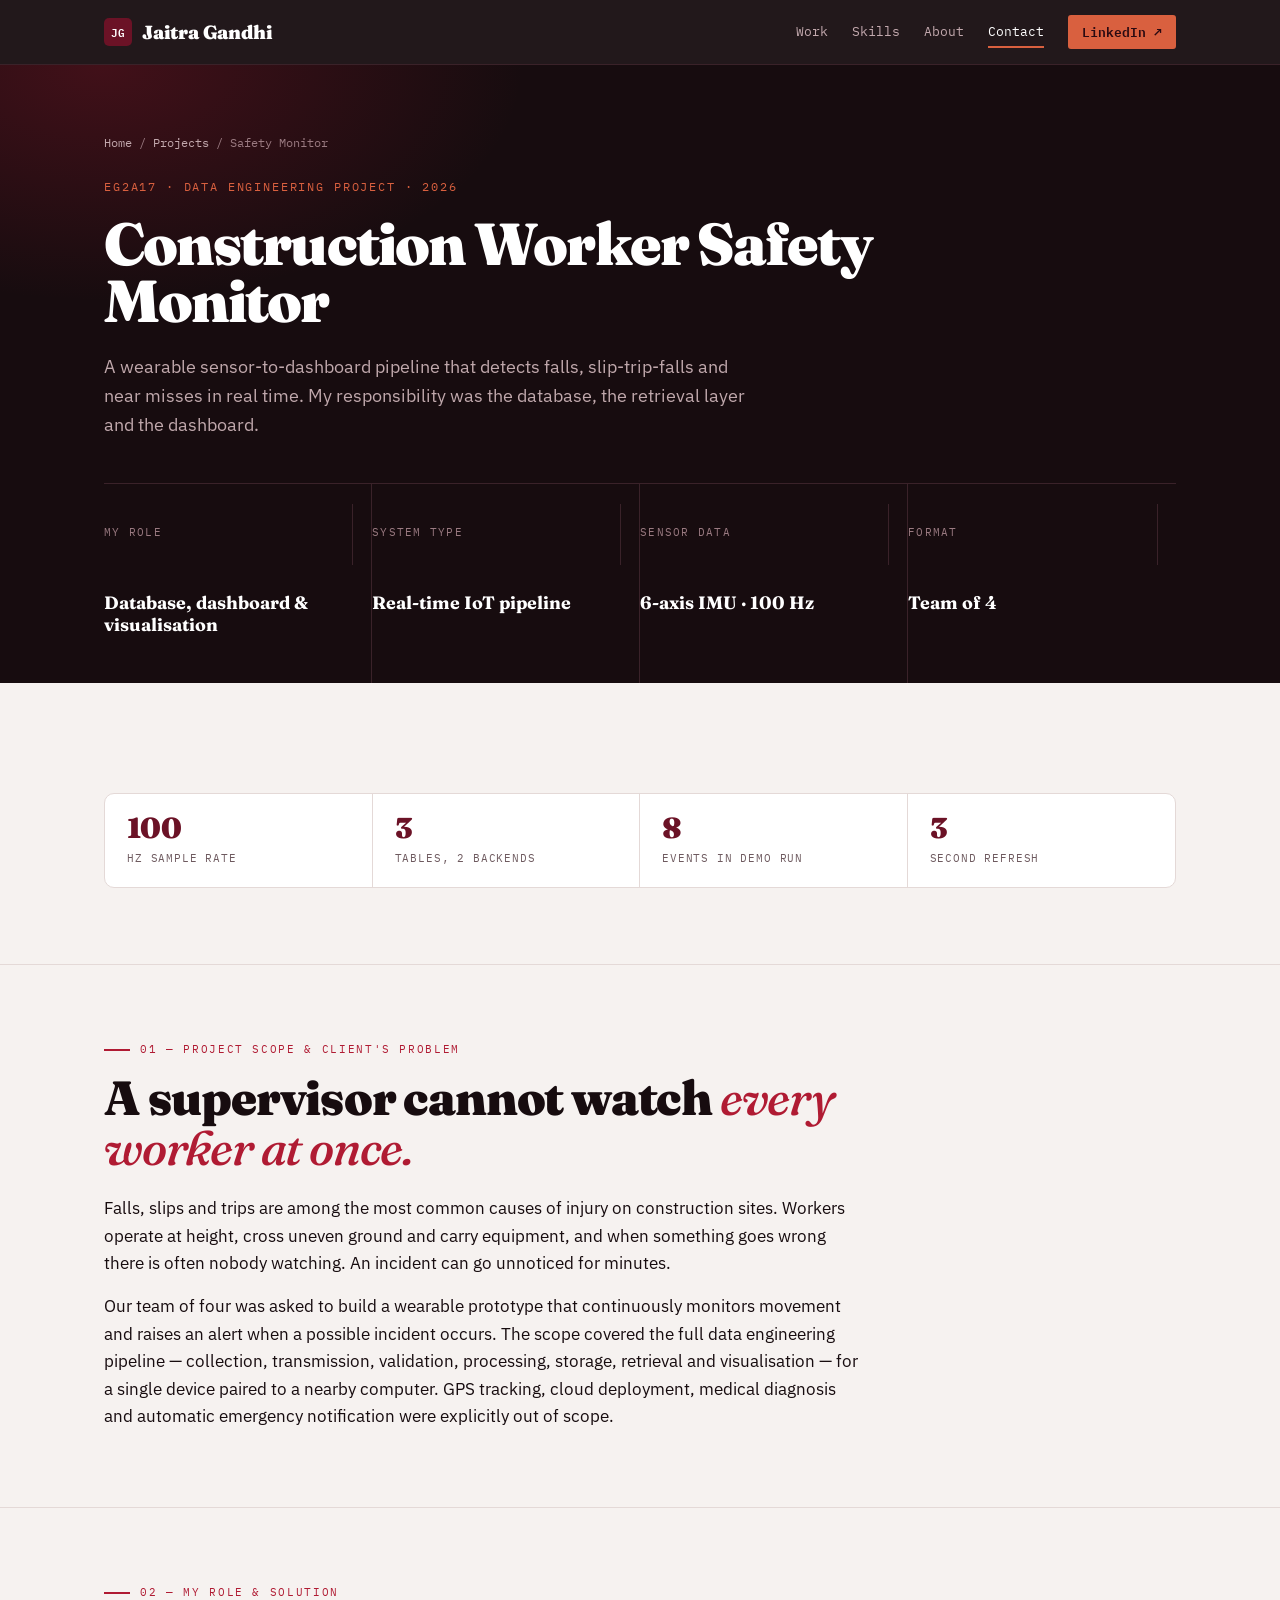
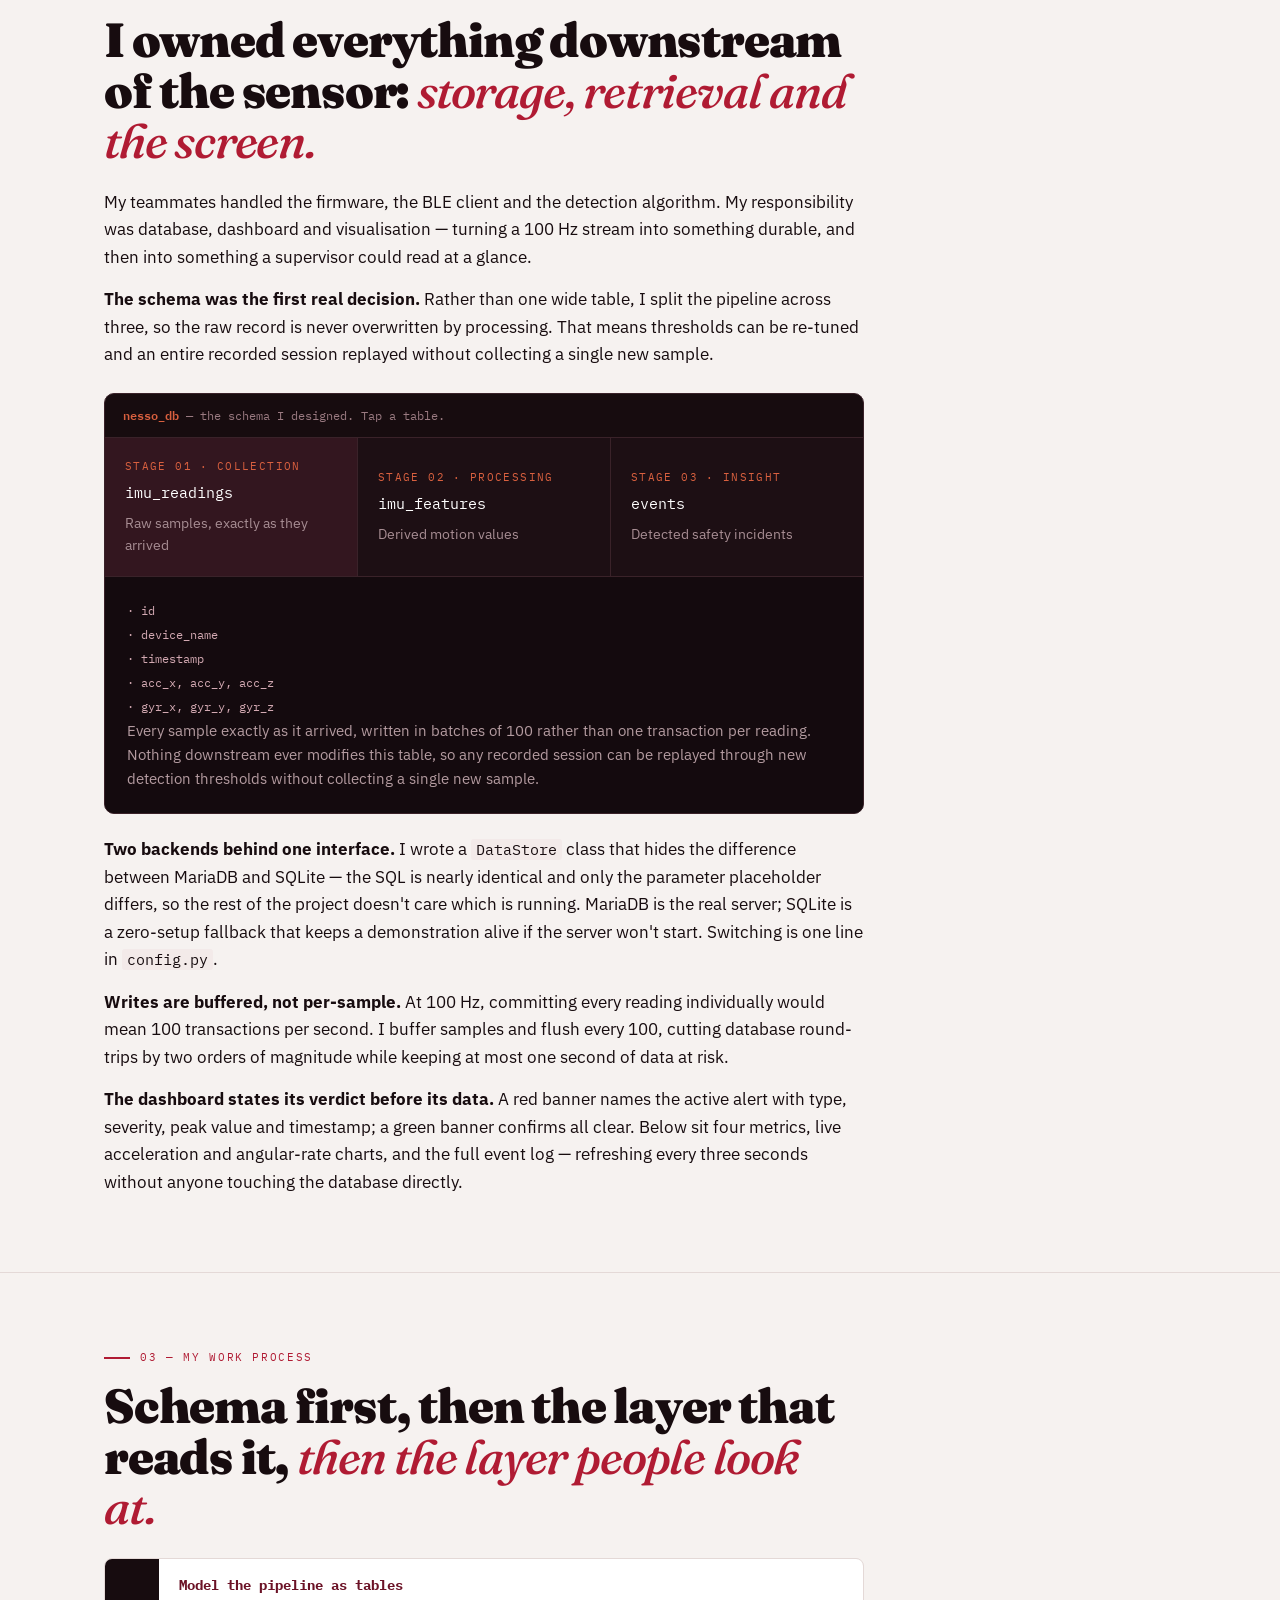
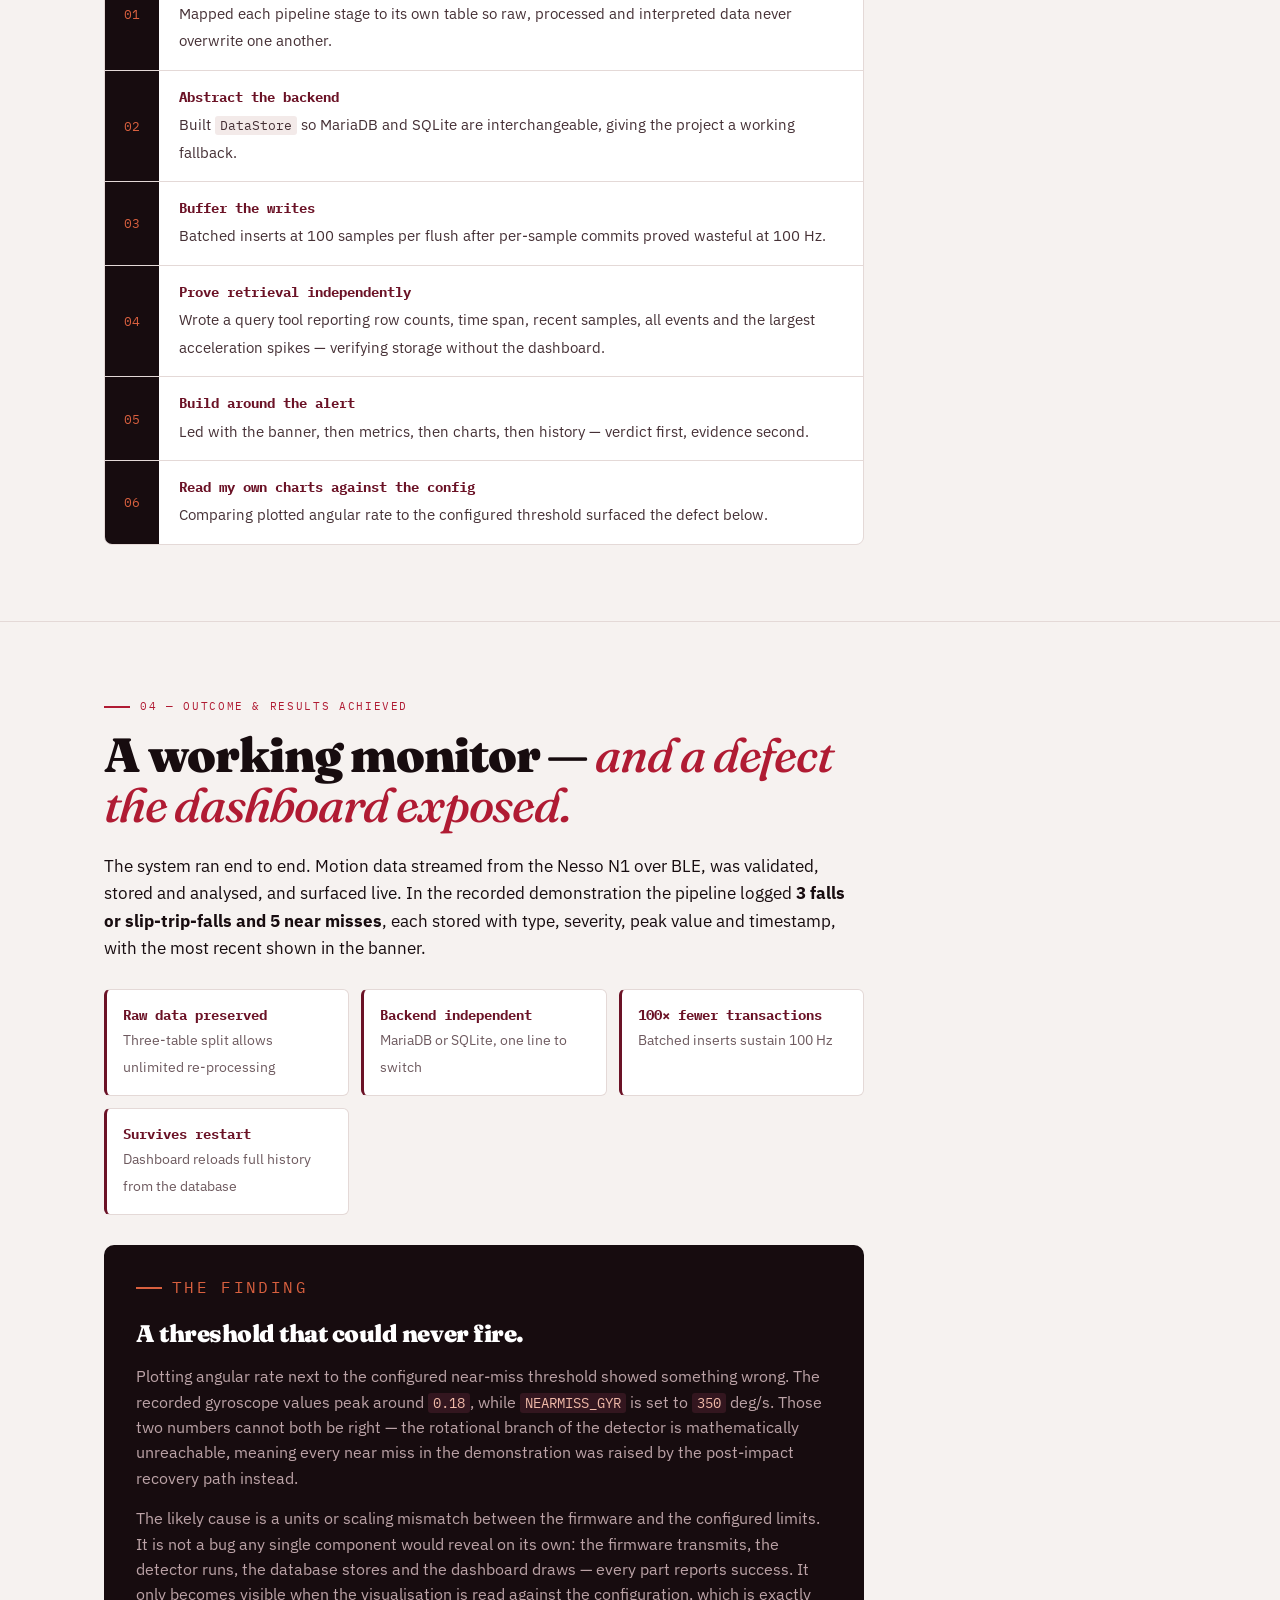
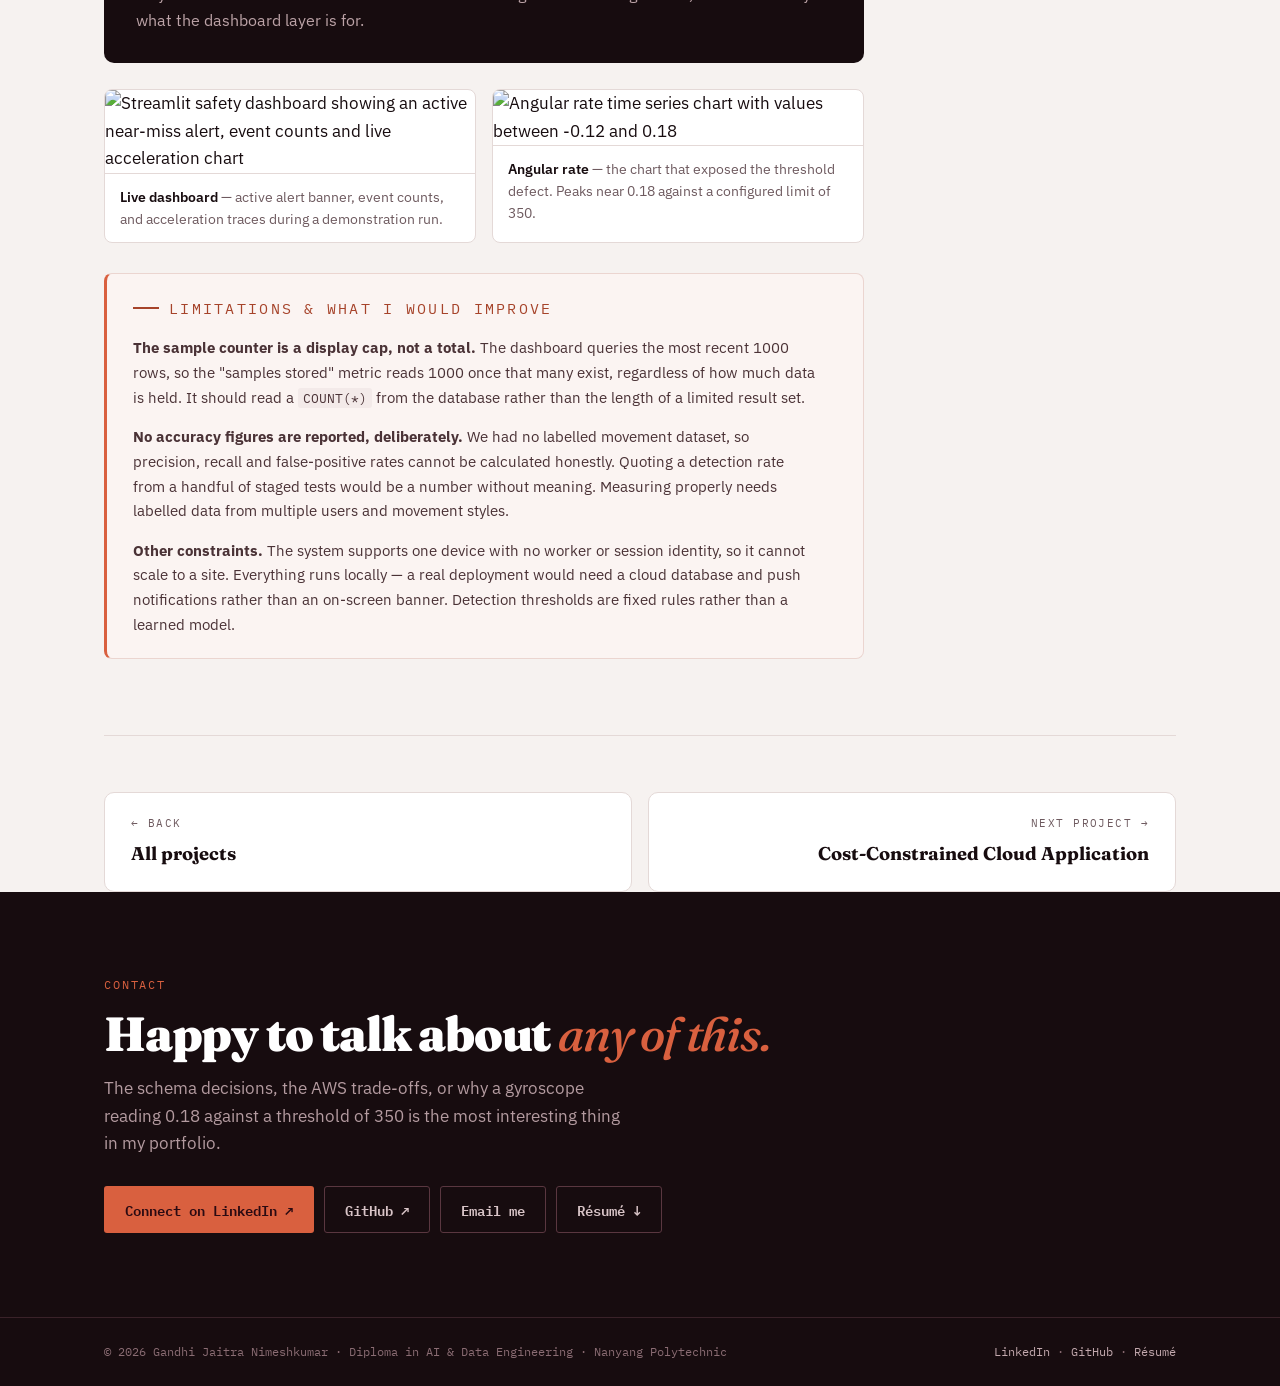
==== p1-safety-monitor.html @ 82442469 "Add files via upload" ====
<!DOCTYPE html>
<html lang="en">
<head>
<meta charset="utf-8">
<meta name="viewport" content="width=device-width, initial-scale=1">
<title>Construction Worker Safety Monitor — Jaitra Gandhi</title>
<meta name="description" content="EG2A17 wearable sensor-to-dashboard pipeline. Database, retrieval layer and dashboard.">
<meta name="author" content="Gandhi Jaitra Nimeshkumar">
<meta name="theme-color" content="#170C0F">
<link rel="preconnect" href="https://fonts.googleapis.com">
<link rel="preconnect" href="https://fonts.gstatic.com" crossorigin>
<link href="https://fonts.googleapis.com/css2?family=Fraunces:opsz,wght@9..144,500;9..144,700;9..144,900&family=IBM+Plex+Mono:wght@400;500;600&family=IBM+Plex+Sans:wght@400;500;600&display=swap" rel="stylesheet">
<link rel="stylesheet" href="style.css">
</head>
<body>
<nav>
  <div class="wrap">
    <a class="brand" href="index.html"><span class="mk">JG</span> Jaitra Gandhi</a>
    <button class="burger" id="burger" aria-label="Menu" aria-expanded="false">☰</button>
    <div class="menu" id="menu">
      <a class="nl" href="index.html#work">Work</a>
      <a class="nl" href="index.html#skills">Skills</a>
      <a class="nl" href="index.html#about">About</a>
      <a class="nl" href="index.html#contact">Contact</a>
      <a class="navcta" href="https://www.linkedin.com/in/jaitra-gandhi-11a529430/" target="_blank" rel="noopener">LinkedIn ↗</a>
    </div>
  </div>
</nav><header class="phero">
  <div class="wrap">
    <p class="crumb"><a href="index.html">Home</a> / <a href="index.html#work">Projects</a> / Safety Monitor</p>
    <p class="eyebrow">EG2A17 · Data Engineering Project · 2026</p>
    <h1>Construction Worker Safety Monitor</h1>
    <p class="lede">A wearable sensor-to-dashboard pipeline that detects falls, slip-trip-falls and near misses in real time. My responsibility was the database, the retrieval layer and the dashboard.</p>
    <div class="meta"><div><div class="k">My role</div><div class="v">Database, dashboard &amp; visualisation</div></div><div><div class="k">System type</div><div class="v">Real-time IoT pipeline</div></div><div><div class="k">Sensor data</div><div class="v">6-axis IMU · 100 Hz</div></div><div><div class="k">Format</div><div class="v">Team of 4</div></div></div>
  </div>
</header>
<section class="rub" style="border-top:0">
  <div class="wrap">
    <div class="facts">
      <div class="fact"><div class="v" data-count="100">100</div><div class="l">Hz sample rate</div></div>
      <div class="fact"><div class="v" data-count="3">3</div><div class="l">Tables, 2 backends</div></div>
      <div class="fact"><div class="v" data-count="8">8</div><div class="l">Events in demo run</div></div>
      <div class="fact"><div class="v" data-count="3">3</div><div class="l">Second refresh</div></div>
    </div>
  </div>
</section>
<section class="rub">
  <div class="wrap">
    <p class="rub-tag">01 — Project scope &amp; client's problem</p>
    <h2>A supervisor cannot watch <i>every worker at once.</i></h2>
    <div class="cont">
<p>Falls, slips and trips are among the most common causes of injury on construction sites. Workers operate at height, cross uneven ground and carry equipment, and when something goes wrong there is often nobody watching. An incident can go unnoticed for minutes.</p>
<p>Our team of four was asked to build a wearable prototype that continuously monitors movement and raises an alert when a possible incident occurs. The scope covered the full data engineering pipeline — collection, transmission, validation, processing, storage, retrieval and visualisation — for a single device paired to a nearby computer. GPS tracking, cloud deployment, medical diagnosis and automatic emergency notification were explicitly out of scope.</p></div>
  </div>
</section><section class="rub">
  <div class="wrap">
    <p class="rub-tag">02 — My role &amp; solution</p>
    <h2>I owned everything downstream of the sensor: <i>storage, retrieval and the screen.</i></h2>
    <div class="cont">
<p>My teammates handled the firmware, the BLE client and the detection algorithm. My responsibility was database, dashboard and visualisation — turning a 100 Hz stream into something durable, and then into something a supervisor could read at a glance.</p>
<p><strong>The schema was the first real decision.</strong> Rather than one wide table, I split the pipeline across three, so the raw record is never overwritten by processing. That means thresholds can be re-tuned and an entire recorded session replayed without collecting a single new sample.</p>
<div class="sig">
  <div class="sig-top"><b>nesso_db</b> — the schema I designed. Tap a table.</div>
  <div class="sig-body" role="tablist">
    <button class="tbl" role="tab" aria-selected="true" data-i="0"><div class="k">STAGE 01 · COLLECTION</div><div class="t">imu_readings</div><div class="s">Raw samples, exactly as they arrived</div></button>
    <button class="tbl" role="tab" aria-selected="false" data-i="1"><div class="k">STAGE 02 · PROCESSING</div><div class="t">imu_features</div><div class="s">Derived motion values</div></button>
    <button class="tbl" role="tab" aria-selected="false" data-i="2"><div class="k">STAGE 03 · INSIGHT</div><div class="t">events</div><div class="s">Detected safety incidents</div></button>
  </div>
  <div class="sig-detail" id="sigd"></div>
</div>
<p style="margin-top:22px"><strong>Two backends behind one interface.</strong> I wrote a <code>DataStore</code> class that hides the difference between MariaDB and SQLite — the SQL is nearly identical and only the parameter placeholder differs, so the rest of the project doesn't care which is running. MariaDB is the real server; SQLite is a zero-setup fallback that keeps a demonstration alive if the server won't start. Switching is one line in <code>config.py</code>.</p>
<p><strong>Writes are buffered, not per-sample.</strong> At 100 Hz, committing every reading individually would mean 100 transactions per second. I buffer samples and flush every 100, cutting database round-trips by two orders of magnitude while keeping at most one second of data at risk.</p>
<p><strong>The dashboard states its verdict before its data.</strong> A red banner names the active alert with type, severity, peak value and timestamp; a green banner confirms all clear. Below sit four metrics, live acceleration and angular-rate charts, and the full event log — refreshing every three seconds without anyone touching the database directly.</p></div>
  </div>
</section><section class="rub">
  <div class="wrap">
    <p class="rub-tag">03 — My work process</p>
    <h2>Schema first, then the layer that reads it, <i>then the layer people look at.</i></h2>
    <div class="cont">
<div class="steps">
  <div class="step"><div class="sn">01</div><div class="sb"><strong>Model the pipeline as tables</strong><span>Mapped each pipeline stage to its own table so raw, processed and interpreted data never overwrite one another.</span></div></div>
  <div class="step"><div class="sn">02</div><div class="sb"><strong>Abstract the backend</strong><span>Built <code>DataStore</code> so MariaDB and SQLite are interchangeable, giving the project a working fallback.</span></div></div>
  <div class="step"><div class="sn">03</div><div class="sb"><strong>Buffer the writes</strong><span>Batched inserts at 100 samples per flush after per-sample commits proved wasteful at 100 Hz.</span></div></div>
  <div class="step"><div class="sn">04</div><div class="sb"><strong>Prove retrieval independently</strong><span>Wrote a query tool reporting row counts, time span, recent samples, all events and the largest acceleration spikes — verifying storage without the dashboard.</span></div></div>
  <div class="step"><div class="sn">05</div><div class="sb"><strong>Build around the alert</strong><span>Led with the banner, then metrics, then charts, then history — verdict first, evidence second.</span></div></div>
  <div class="step"><div class="sn">06</div><div class="sb"><strong>Read my own charts against the config</strong><span>Comparing plotted angular rate to the configured threshold surfaced the defect below.</span></div></div>
</div></div>
  </div>
</section><section class="rub">
  <div class="wrap">
    <p class="rub-tag">04 — Outcome &amp; results achieved</p>
    <h2>A working monitor — <i>and a defect the dashboard exposed.</i></h2>
    <div class="cont">
<p>The system ran end to end. Motion data streamed from the Nesso N1 over BLE, was validated, stored and analysed, and surfaced live. In the recorded demonstration the pipeline logged <strong>3 falls or slip-trip-falls and 5 near misses</strong>, each stored with type, severity, peak value and timestamp, with the most recent shown in the banner.</p>
<div class="wins">
  <div class="win"><strong>Raw data preserved</strong><span>Three-table split allows unlimited re-processing</span></div>
  <div class="win"><strong>Backend independent</strong><span>MariaDB or SQLite, one line to switch</span></div>
  <div class="win"><strong>100× fewer transactions</strong><span>Batched inserts sustain 100 Hz</span></div>
  <div class="win"><strong>Survives restart</strong><span>Dashboard reloads full history from the database</span></div>
</div>
<div class="finding">
  <p class="rub-tag">The finding</p>
  <h3>A threshold that could never fire.</h3>
  <p>Plotting angular rate next to the configured near-miss threshold showed something wrong. The recorded gyroscope values peak around <code>0.18</code>, while <code>NEARMISS_GYR</code> is set to <code>350</code> deg/s. Those two numbers cannot both be right — the rotational branch of the detector is mathematically unreachable, meaning every near miss in the demonstration was raised by the post-impact recovery path instead.</p>
  <p>The likely cause is a units or scaling mismatch between the firmware and the configured limits. It is not a bug any single component would reveal on its own: the firmware transmits, the detector runs, the database stores and the dashboard draws — every part reports success. It only becomes visible when the visualisation is read against the configuration, which is exactly what the dashboard layer is for.</p>
</div>
<div class="figs">
  <figure><img src="img/dep-dashboard.png" alt="Streamlit safety dashboard showing an active near-miss alert, event counts and live acceleration chart">
    <figcaption><b>Live dashboard</b> — active alert banner, event counts, and acceleration traces during a demonstration run.</figcaption></figure>
  <figure><img src="img/dep-gyro.png" alt="Angular rate time series chart with values between -0.12 and 0.18">
    <figcaption><b>Angular rate</b> — the chart that exposed the threshold defect. Peaks near 0.18 against a configured limit of 350.</figcaption></figure>
</div>
<div class="limits">
  <p class="rub-tag">Limitations &amp; what I would improve</p>
  <p><strong>The sample counter is a display cap, not a total.</strong> The dashboard queries the most recent 1000 rows, so the "samples stored" metric reads 1000 once that many exist, regardless of how much data is held. It should read a <code>COUNT(*)</code> from the database rather than the length of a limited result set.</p>
  <p><strong>No accuracy figures are reported, deliberately.</strong> We had no labelled movement dataset, so precision, recall and false-positive rates cannot be calculated honestly. Quoting a detection rate from a handful of staged tests would be a number without meaning. Measuring properly needs labelled data from multiple users and movement styles.</p>
  <p><strong>Other constraints.</strong> The system supports one device with no worker or session identity, so it cannot scale to a site. Everything runs locally — a real deployment would need a cloud database and push notifications rather than an on-screen banner. Detection thresholds are fixed rules rather than a learned model.</p>
</div></div>
  </div>
</section><div class="wrap"><div class="pn"><a href="index.html#work"><div class="k">← Back</div><div class="t">All projects</div></a><a class="next" href="p2-cloud-application.html"><div class="k">Next project →</div><div class="t">Cost-Constrained Cloud Application</div></a></div></div><section class="contact" id="contact">
  <div class="wrap">
    <p class="eyebrow">Contact</p>
    <h2>Happy to talk about <i>any of this.</i></h2>
    <p style="max-width:52ch;margin-top:16px">The schema decisions, the AWS trade-offs, or why a gyroscope reading 0.18 against a threshold of 350 is the most interesting thing in my portfolio.</p>
    <div class="btns">
      <a class="btn solid" href="https://www.linkedin.com/in/jaitra-gandhi-11a529430/" target="_blank" rel="noopener">Connect on LinkedIn ↗</a>
      <a class="btn ghost" href="https://github.com/noobmaster69zz" target="_blank" rel="noopener">GitHub ↗</a>
      <a class="btn ghost" href="mailto:jaitra.gandhi@gmail.com">Email me</a>
      <a class="btn ghost" href="Gandhi_Jaitra_Nimeshkumar_Resume.pdf" target="_blank" rel="noopener">Résumé ↓</a>
    </div>
  </div>
</section><footer>
  <div class="wrap">
    <span>© 2026 Gandhi Jaitra Nimeshkumar · Diploma in AI &amp; Data Engineering · Nanyang Polytechnic</span>
    <span>
      <a href="https://www.linkedin.com/in/jaitra-gandhi-11a529430/" target="_blank" rel="noopener">LinkedIn</a> ·
      <a href="https://github.com/noobmaster69zz" target="_blank" rel="noopener">GitHub</a> ·
      <a href="Gandhi_Jaitra_Nimeshkumar_Resume.pdf" target="_blank" rel="noopener">Résumé</a>
    </span>
  </div>
</footer>
<div id="lb"><img id="lbimg" src="" alt=""></div>
<script src="script.js"></script>
</body>
</html>
---- style.css ----
:root{
  --ink:#170C0F;
  --ink-2:#241318;
  --oxblood:#6B1226;
  --crimson:#B01B33;
  --ember:#D9603F;
  --paper:#F6F2F0;
  --card:#FFFFFF;
  --mute:#6E5A5F;
  --line:#E4D9D7;
  --line-dk:#3A2229;
  --disp:'Fraunces',Georgia,serif;
  --sans:'IBM Plex Sans',system-ui,sans-serif;
  --mono:'IBM Plex Mono',ui-monospace,monospace;
}
*{box-sizing:border-box}
html{scroll-behavior:smooth;scroll-padding-top:72px}
body{margin:0;background:var(--paper);color:var(--ink);font-family:var(--sans);font-size:17px;line-height:1.62;-webkit-font-smoothing:antialiased}
img{max-width:100%;display:block}
a{color:var(--oxblood)}
.wrap{max-width:1120px;margin:0 auto;padding:0 24px}
.eyebrow{font-family:var(--mono);font-size:11.5px;letter-spacing:.16em;text-transform:uppercase;margin:0}
code{font-family:var(--mono);font-size:.88em;background:#F3EAE9;padding:1px 5px;border-radius:3px}

/* ---------- setup banner ---------- */
#setup{background:var(--crimson);color:#fff;font-family:var(--mono);font-size:13px;line-height:1.7}
#setup .wrap{padding:14px 24px}
#setup ol{margin:6px 0 0;padding-left:20px}
#setup button{background:#fff;color:var(--crimson);border:0;border-radius:5px;padding:5px 12px;font:600 12px var(--mono);cursor:pointer;margin-top:8px}

/* ---------- nav ---------- */
nav{position:sticky;top:0;z-index:60;background:rgba(23,12,15,.95);backdrop-filter:blur(10px);border-bottom:1px solid var(--line-dk)}
nav .wrap{display:flex;align-items:center;gap:26px;height:64px}
.brand{font-family:var(--disp);font-weight:900;font-size:19px;color:#fff;text-decoration:none;margin-right:auto;letter-spacing:-.01em;display:flex;align-items:center;gap:10px}
.brand .mk{width:28px;height:28px;border-radius:5px;background:var(--oxblood);color:#fff;display:grid;place-items:center;font-family:var(--mono);font-size:11px;font-weight:600;letter-spacing:0}
.nl{font-family:var(--mono);font-size:12.5px;color:#C3A9AE;text-decoration:none;padding:5px 0;border-bottom:2px solid transparent}
.nl:hover{color:#fff}
.nl.on{color:#fff;border-bottom-color:var(--ember)}
.navcta{font-family:var(--mono);font-size:12.5px;font-weight:600;color:#2A0A12;background:var(--ember);padding:7px 14px;border-radius:3px;text-decoration:none}
.navcta:hover{background:#fff}
.menu{display:flex;gap:24px;align-items:center}
.burger{display:none;background:none;border:0;color:#fff;font-size:21px;cursor:pointer}

/* ---------- buttons ---------- */
.btns{display:flex;flex-wrap:wrap;gap:10px;margin-top:28px}
.btn{font-family:var(--mono);font-size:13.5px;font-weight:600;padding:12px 20px;border-radius:3px;text-decoration:none;border:1px solid transparent;display:inline-block}
.btn.solid{background:var(--ember);color:#2A0A12}
.btn.solid:hover{background:#fff}
.btn.ghost{border-color:#5A3740;color:#D8C4C7}
.btn.ghost:hover{border-color:var(--ember);color:#fff}
.btn.dark{border-color:var(--line);color:var(--ink)}
.btn.dark:hover{border-color:var(--crimson);color:var(--crimson)}

/* ---------- hero (home) ---------- */
header.hero{background:var(--ink);color:#EDE2E1;padding:82px 0 76px;position:relative;overflow:hidden}
header.hero::before{content:"";position:absolute;inset:0;background:radial-gradient(720px 420px at 10% 6%,rgba(176,27,51,.30),transparent 62%);pointer-events:none}
.hero .wrap{position:relative;z-index:1}
.hero .eyebrow{color:var(--ember)}
.hero-grid{display:grid;grid-template-columns:1fr 280px;gap:56px;align-items:center}
h1{font-family:var(--disp);font-weight:900;font-size:clamp(2.6rem,6.6vw,4.9rem);line-height:.97;letter-spacing:-.03em;margin:18px 0 0;color:#fff;max-width:15ch}
h1 i{font-style:italic;font-weight:500;color:var(--ember)}
.lede{font-size:1.12rem;color:#C0A8AC;max-width:54ch;margin:22px 0 0}
.portrait{border:1px solid var(--line-dk);border-radius:10px;overflow:hidden;background:#241419}
.portrait img{width:100%;filter:saturate(.92) contrast(1.03)}

/* ---------- sections ---------- */
section{padding:84px 0;border-top:1px solid var(--line)}
.sec-head{max-width:60ch}
.sec-head .eyebrow{color:var(--oxblood)}
h2{font-family:var(--disp);font-weight:900;font-size:clamp(1.95rem,4.2vw,3rem);line-height:1.05;letter-spacing:-.025em;margin:14px 0 0}
h2 i{font-style:italic;font-weight:500;color:var(--crimson)}
.sec-head p{color:var(--mute);margin:16px 0 0}

/* ---------- project cards (home) ---------- */
.cards{display:grid;gap:18px;margin-top:40px}
.pcard{display:grid;grid-template-columns:1fr 300px;gap:0;background:var(--card);border:1px solid var(--line);border-radius:12px;overflow:hidden;text-decoration:none;color:var(--ink);transition:border-color .18s,transform .18s,box-shadow .18s}
.pcard:hover{border-color:var(--crimson);transform:translateY(-3px);box-shadow:0 10px 30px rgba(107,18,38,.10)}
.pcard-body{padding:30px 32px}
.pcard .p-num{font-family:var(--mono);font-size:11px;letter-spacing:.15em;text-transform:uppercase;color:var(--crimson)}
.pcard h3{font-family:var(--disp);font-weight:900;font-size:1.7rem;letter-spacing:-.022em;margin:10px 0 8px;line-height:1.08}
.pcard p{color:var(--mute);margin:0;font-size:.96rem;max-width:56ch}
.pcard .go{font-family:var(--mono);font-size:12.5px;color:var(--oxblood);margin-top:18px;font-weight:600}
.pcard-img{background:#F0E8E7;border-left:1px solid var(--line);overflow:hidden}
.pcard-img img{width:100%;height:100%;object-fit:cover}
.stack{display:flex;flex-wrap:wrap;gap:6px;margin-top:16px}
.stack span{font-family:var(--mono);font-size:11px;background:#F5EDEC;border:1px solid var(--line);color:#6B4A50;padding:4px 9px;border-radius:3px}

/* ---------- skills ---------- */
.caps{display:grid;grid-template-columns:repeat(3,1fr);gap:14px;margin-top:36px}
.cap{background:var(--card);border:1px solid var(--line);border-top:3px solid var(--oxblood);border-radius:8px;padding:20px}
.cap h4{font-family:var(--disp);font-weight:700;font-size:1.05rem;margin:0 0 8px}
.cap p{font-size:.89rem;color:var(--mute);margin:0}
.cap .lst{font-family:var(--mono);font-size:.8rem;color:#6B4A50;margin-top:10px;line-height:1.9}

/* ---------- about ---------- */
.about-grid{display:grid;grid-template-columns:1.55fr 1fr;gap:52px;align-items:start}
.linkcard{background:var(--card);border:1px solid var(--line);border-top:4px solid var(--oxblood);border-radius:10px;padding:24px}
.linkcard h3{font-family:var(--disp);font-weight:700;font-size:1.16rem;margin:0 0 3px}
.linkcard>p{font-size:.9rem;color:var(--mute);margin:0 0 18px}
.linkrow{display:flex;align-items:center;gap:12px;padding:12px 14px;border:1px solid var(--line);border-radius:7px;text-decoration:none;color:var(--ink);margin-bottom:9px;font-weight:500;font-size:.95rem;transition:border-color .15s,transform .15s}
.linkrow:hover{border-color:var(--crimson);transform:translateX(3px)}
.linkrow .ic{width:32px;height:32px;border-radius:6px;background:var(--ink);color:var(--ember);display:grid;place-items:center;font-family:var(--mono);font-size:12px;font-weight:600;flex:none}
.linkrow small{display:block;font-weight:400;color:var(--mute);font-size:.78rem;font-family:var(--mono)}

/* ---------- more work ---------- */
.more{display:grid;grid-template-columns:1fr 1fr;gap:16px;margin-top:34px}
.mw{background:var(--card);border:1px solid var(--line);border-radius:10px;padding:24px}
.mw .p-num{font-family:var(--mono);font-size:11px;letter-spacing:.14em;text-transform:uppercase;color:var(--crimson)}
.mw h4{font-family:var(--disp);font-weight:700;font-size:1.2rem;margin:9px 0 8px}
.mw p{font-size:.93rem;color:#4A3236;margin:0 0 10px}

/* ================= PROJECT PAGE ================= */
.phero{background:var(--ink);color:#EDE2E1;padding:56px 0 0;position:relative;overflow:hidden}
.phero::before{content:"";position:absolute;inset:0;background:radial-gradient(680px 380px at 8% 0%,rgba(176,27,51,.28),transparent 62%);pointer-events:none}
.phero .wrap{position:relative;z-index:1}
.crumb{font-family:var(--mono);font-size:12px;color:#9A7A81}
.crumb a{color:#C3A9AE;text-decoration:none}
.crumb a:hover{color:#fff}
.phero .eyebrow{color:var(--ember);margin-top:26px}
.phero h1{font-size:clamp(2.2rem,5.2vw,3.7rem);max-width:19ch}
.phero .lede{max-width:60ch}
.meta{display:grid;grid-template-columns:repeat(4,1fr);border-top:1px solid var(--line-dk);margin-top:44px}
.meta div{padding:20px 0 24px;border-right:1px solid var(--line-dk);padding-right:18px}
.meta div:last-child{border-right:0}
.meta .k{font-family:var(--mono);font-size:10.5px;letter-spacing:.12em;text-transform:uppercase;color:#9A7A81}
.meta .v{font-family:var(--disp);font-weight:700;font-size:1.12rem;color:#fff;margin-top:7px;line-height:1.2}

/* rubric block */
.rub{padding:76px 0;border-top:1px solid var(--line)}
.rub-tag{font-family:var(--mono);font-size:11px;letter-spacing:.15em;text-transform:uppercase;color:var(--crimson);display:flex;align-items:center;gap:10px;margin:0}
.rub-tag::before{content:"";width:26px;height:2px;background:var(--crimson);flex:none}
.rub h2{max-width:22ch}
.rub .cont{max-width:76ch;margin-top:22px}
.rub .cont p{margin:0 0 15px}
.rub .cont p:last-child{margin-bottom:0}

/* facts strip */
.facts{display:grid;grid-template-columns:repeat(4,1fr);border:1px solid var(--line);border-radius:10px;overflow:hidden;background:var(--card);margin-top:34px}
.fact{padding:20px 22px;border-right:1px solid var(--line)}
.fact:last-child{border-right:0}
.fact .v{font-family:var(--disp);font-weight:900;font-size:1.8rem;line-height:1;letter-spacing:-.02em;color:var(--oxblood)}
.fact .l{font-family:var(--mono);font-size:10.5px;color:var(--mute);text-transform:uppercase;letter-spacing:.08em;margin-top:7px}

/* steps */
.steps{display:grid;gap:1px;margin-top:26px;border:1px solid var(--line);border-radius:8px;overflow:hidden;background:var(--line)}
.step{display:grid;grid-template-columns:54px 1fr;background:#fff}
.step .sn{background:var(--ink);color:var(--ember);font-family:var(--mono);font-size:12.5px;display:grid;place-items:center}
.step .sb{padding:15px 20px}
.step .sb strong{font-family:var(--mono);font-size:.86rem;color:var(--oxblood);display:block;margin-bottom:3px}
.step .sb span{font-size:.93rem;color:#453035}

/* wins / limits / finding */
.wins{display:grid;grid-template-columns:repeat(auto-fit,minmax(200px,1fr));gap:12px;margin-top:26px}
.win{border:1px solid var(--line);border-left:3px solid var(--oxblood);border-radius:6px;padding:14px 16px;background:var(--card)}
.win strong{display:block;font-family:var(--mono);font-size:.85rem;color:var(--oxblood)}
.win span{font-size:.88rem;color:var(--mute)}
.limits{background:#FBF4F2;border:1px solid #EBD5D0;border-left:3px solid var(--ember);border-radius:8px;padding:22px 26px;margin-top:30px}
.limits .rub-tag{color:#A6432A}
.limits .rub-tag::before{background:#A6432A}
.limits p{margin:12px 0 0;font-size:.95rem;color:#4A3236;max-width:76ch}
.finding{background:var(--ink);color:#E7D8DA;border-radius:10px;padding:30px 32px;margin-top:30px}
.finding .rub-tag{color:var(--ember)}
.finding .rub-tag::before{background:var(--ember)}
.finding h3{font-family:var(--disp);font-weight:900;font-size:1.5rem;margin:14px 0 10px;color:#fff;letter-spacing:-.02em}
.finding p{margin:0 0 12px;font-size:.98rem;color:#BCA3A7;max-width:78ch}
.finding p:last-child{margin-bottom:0}
.finding code{background:#33161F;color:#F0B9A8}

/* figures */
.figs{display:grid;grid-template-columns:repeat(auto-fit,minmax(300px,1fr));gap:16px;margin-top:26px}
figure{margin:0;border:1px solid var(--line);border-radius:8px;overflow:hidden;background:#fff}
figure img{width:100%;height:auto;cursor:zoom-in}
figcaption{padding:12px 15px;border-top:1px solid var(--line);font-size:.85rem;color:var(--mute)}
figcaption b{color:var(--ink);font-weight:600}

/* expandable nodes */
.grid-btns{display:grid;grid-template-columns:repeat(auto-fit,minmax(160px,1fr));gap:10px;margin-top:22px}
.node{background:var(--card);border:1px solid var(--line);border-radius:7px;padding:15px;cursor:pointer;text-align:left;font:inherit;transition:border-color .15s,transform .15s}
.node:hover{border-color:var(--crimson);transform:translateY(-2px)}
.node[aria-expanded="true"]{border-color:var(--crimson);background:#FCF4F3}
.node .t{font-family:var(--mono);font-size:10.5px;color:var(--crimson);letter-spacing:.08em}
.node .n{font-family:var(--disp);font-weight:700;font-size:1rem;margin-top:5px}
.node .d{font-size:.85rem;color:var(--mute);margin-top:8px;display:none;line-height:1.55}
.node[aria-expanded="true"] .d{display:block}

/* schema explorer */
.sig{margin-top:24px;border:1px solid var(--line-dk);border-radius:10px;background:var(--ink);overflow:hidden}
.sig-top{padding:12px 18px;border-bottom:1px solid var(--line-dk);font-family:var(--mono);font-size:11.5px;color:#9A7A81}
.sig-top b{color:var(--ember);font-weight:600}
.sig-body{display:grid;grid-template-columns:1fr 1fr 1fr;gap:1px;background:var(--line-dk)}
.tbl{background:#1D0F14;border:0;padding:20px;text-align:left;cursor:pointer;font:inherit;color:inherit}
.tbl:hover{background:#291419}
.tbl[aria-selected="true"]{background:#33161F}
.tbl .k{font-family:var(--mono);font-size:10.5px;letter-spacing:.13em;color:var(--ember)}
.tbl .t{font-family:var(--mono);font-size:15px;color:#fff;margin-top:6px}
.tbl .s{font-size:.85rem;color:#A78D93;margin-top:6px}
.sig-detail{padding:22px;border-top:1px solid var(--line-dk);background:#140A0E;min-height:110px}
.sig-detail .cols{font-family:var(--mono);font-size:12px;color:#D3A9B2;line-height:2}
.sig-detail p{margin:10px 0 0;font-size:.93rem;color:#B49BA0;max-width:78ch}

/* churn demo */
.demo{margin-top:24px;border:1px solid var(--line-dk);border-radius:10px;background:var(--ink);overflow:hidden}
.demo-grid{display:grid;grid-template-columns:1fr 1fr}
.demo-pane{padding:22px}
.demo-pane+.demo-pane{border-left:1px solid var(--line-dk)}
.pane-label{font-family:var(--mono);font-size:10.5px;letter-spacing:.13em;text-transform:uppercase;color:#9A7A81;margin:0 0 11px}
#review{width:100%;min-height:120px;resize:vertical;background:#120A0D;border:1px solid var(--line-dk);border-radius:6px;color:#E4D3D5;font-family:var(--sans);font-size:15px;line-height:1.55;padding:12px}
#review:focus{outline:2px solid var(--ember);outline-offset:1px}
.samples{display:flex;flex-wrap:wrap;gap:6px;margin-top:11px}
.samples button{font-family:var(--mono);font-size:11px;background:transparent;border:1px solid var(--line-dk);color:#A78D93;padding:5px 10px;border-radius:99px;cursor:pointer}
.samples button:hover{border-color:var(--ember);color:#fff}
#readout{font-size:15px;line-height:1.7;color:#B49BA0;min-height:120px}
#readout mark{background:rgba(217,96,63,.26);color:#FFC7B2;border-bottom:2px solid var(--ember);border-radius:2px;padding:1px 2px}
.verdict{display:inline-block;font-family:var(--mono);font-size:12.5px;font-weight:600;padding:7px 14px;border-radius:99px;margin-bottom:12px}
.verdict.risk{background:rgba(176,27,51,.22);color:#FFA98F;border:1px solid rgba(217,96,63,.45)}
.verdict.safe{background:rgba(90,130,110,.18);color:#9FD8B8;border:1px solid rgba(120,180,150,.35)}
.trig{display:flex;flex-wrap:wrap;gap:5px;margin-top:12px}
.trig span{font-family:var(--mono);font-size:11px;background:rgba(176,27,51,.2);border:1px solid rgba(217,96,63,.35);color:#FFB49B;padding:3px 8px;border-radius:99px}
.demo-foot{padding:12px 18px;border-top:1px solid var(--line-dk);font-family:var(--mono);font-size:11px;color:#8A6C73}

/* prev / next */
.pn{display:grid;grid-template-columns:1fr 1fr;gap:16px;padding:56px 0 0;border-top:1px solid var(--line)}
.pn a{background:var(--card);border:1px solid var(--line);border-radius:10px;padding:22px 26px;text-decoration:none;color:var(--ink);transition:border-color .15s,transform .15s}
.pn a:hover{border-color:var(--crimson);transform:translateY(-2px)}
.pn .k{font-family:var(--mono);font-size:11px;letter-spacing:.13em;text-transform:uppercase;color:var(--mute)}
.pn .t{font-family:var(--disp);font-weight:700;font-size:1.15rem;margin-top:6px}
.pn a.next{text-align:right}

/* contact + footer */
.contact{background:var(--ink);color:#D9C7CA;border:0}
.contact h2{color:#fff}
.contact h2 i{color:var(--ember)}
.contact .eyebrow{color:var(--ember)}
.contact p{color:#B49BA0}
footer{background:var(--ink);color:#8A6C73;font-family:var(--mono);font-size:12px;padding:24px 0;border-top:1px solid var(--line-dk)}
footer .wrap{display:flex;flex-wrap:wrap;gap:14px;justify-content:space-between;align-items:center}
footer a{color:#C3A9AE;text-decoration:none}
footer a:hover{color:#fff}

/* lightbox */
#lb{position:fixed;inset:0;background:rgba(20,10,12,.94);display:none;place-items:center;z-index:100;padding:28px;cursor:zoom-out}
#lb.on{display:grid}
#lb img{max-width:96vw;max-height:92vh;border-radius:6px}

.rv{opacity:0;transform:translateY(16px);transition:opacity .6s,transform .6s}
.rv.in{opacity:1;transform:none}

@media (max-width:900px){
  .hero-grid,.about-grid,.caps,.more,.sig-body,.demo-grid,.pn{grid-template-columns:1fr}
  .pcard{grid-template-columns:1fr}
  .pcard-img{border-left:0;border-top:1px solid var(--line);height:190px}
  .portrait{max-width:230px;margin-top:26px}
  .meta,.facts{grid-template-columns:1fr 1fr}
  .meta div:nth-child(2){border-right:0}
  .fact:nth-child(2){border-right:0}
  .fact:nth-child(1),.fact:nth-child(2){border-bottom:1px solid var(--line)}
  .demo-pane+.demo-pane{border-left:0;border-top:1px solid var(--line-dk)}
  .menu{display:none;position:absolute;top:64px;left:0;right:0;background:var(--ink);flex-direction:column;align-items:flex-start;gap:0;padding:6px 24px 16px;border-bottom:1px solid var(--line-dk)}
  .menu.open{display:flex}
  .menu a{padding:11px 0;width:100%}
  .burger{display:block}
  section,.rub{padding:56px 0}
  .pn a.next{text-align:left}
}
@media (prefers-reduced-motion:reduce){
  *{animation:none!important;transition:none!important}
  html{scroll-behavior:auto}
  .rv{opacity:1;transform:none}
}
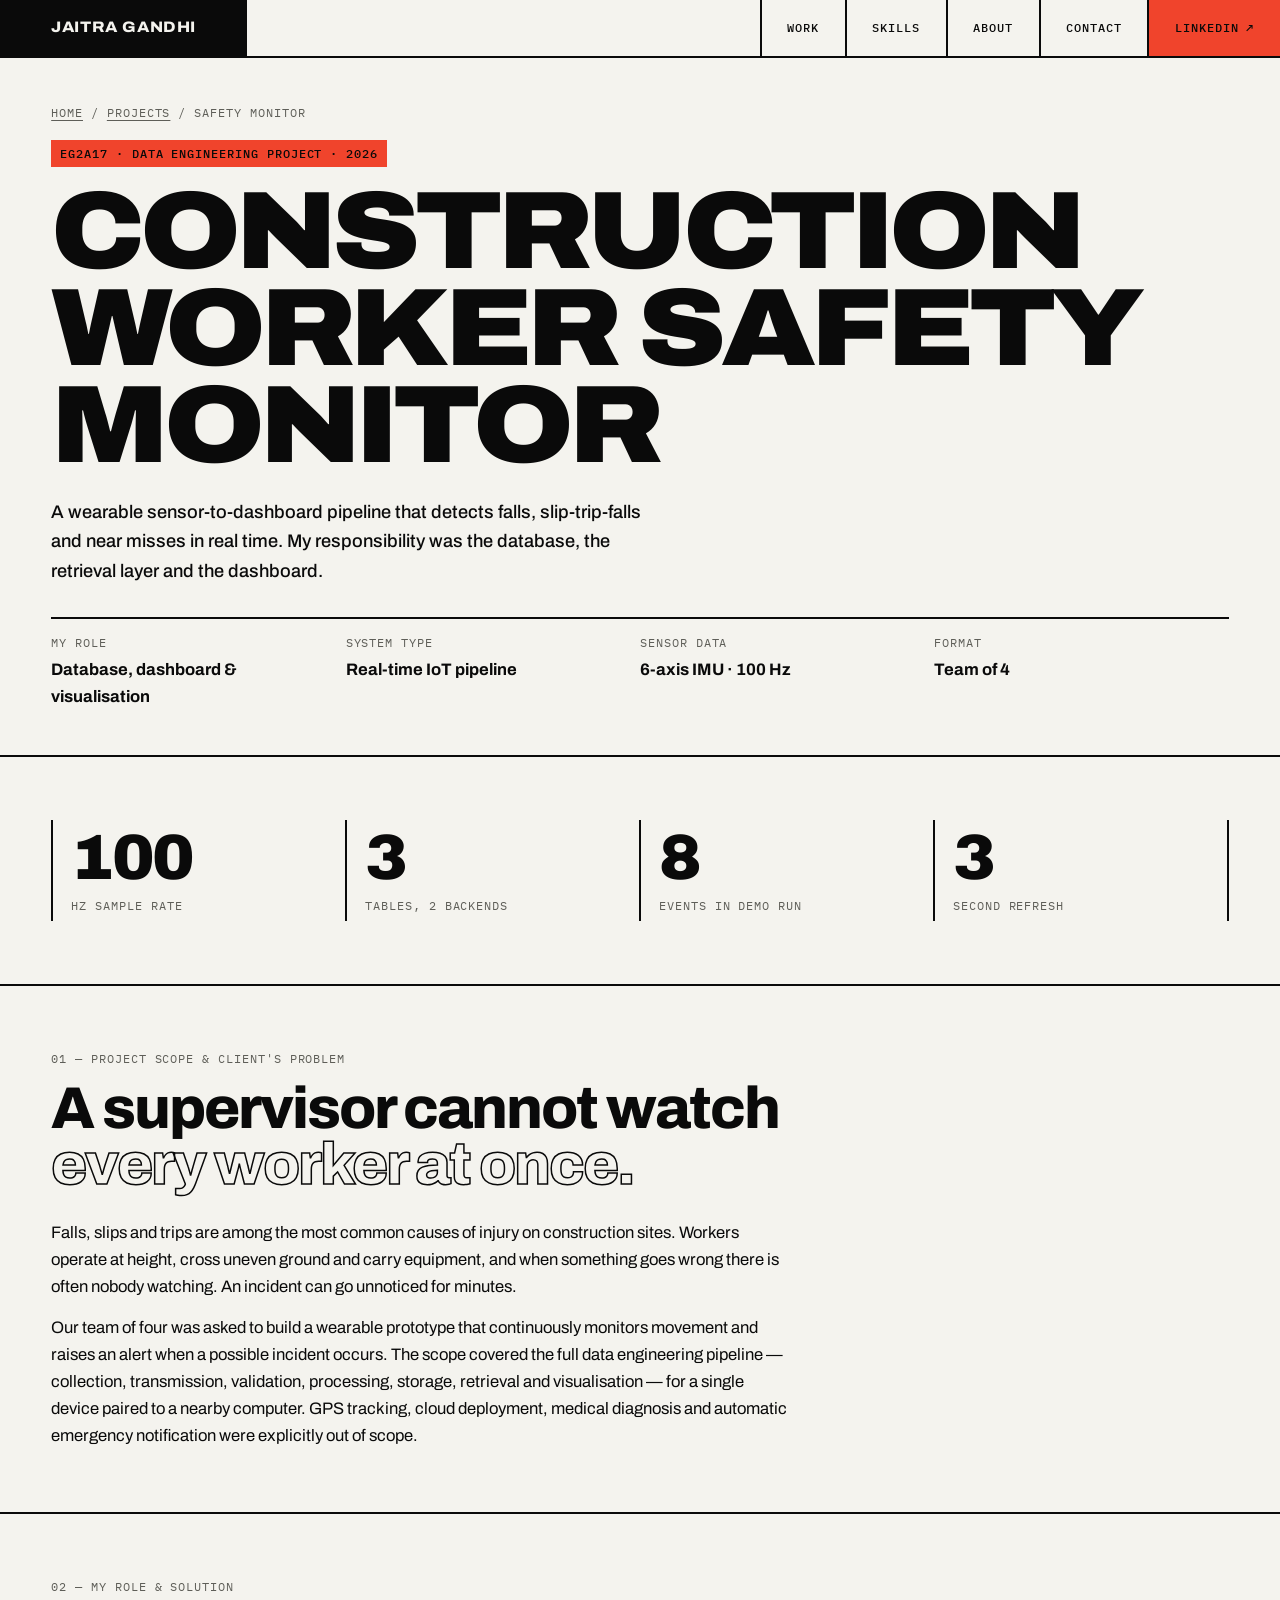
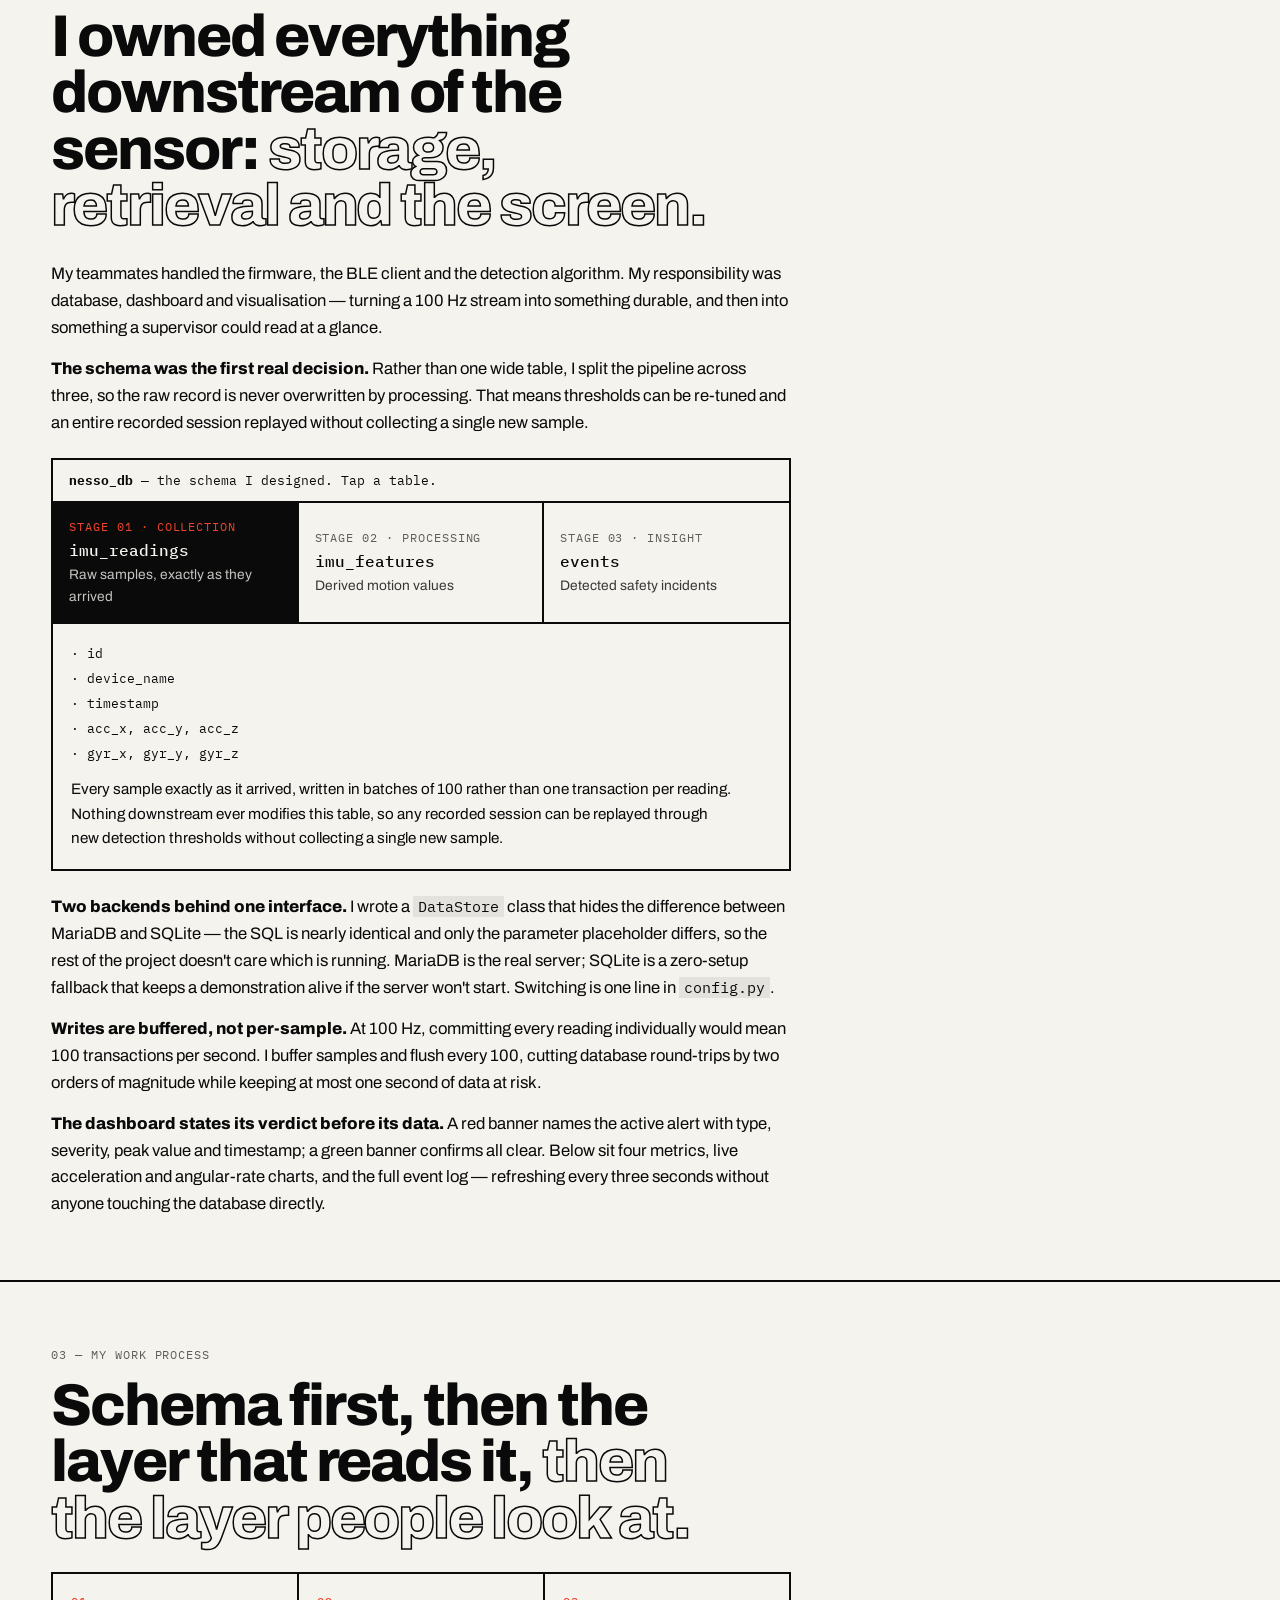
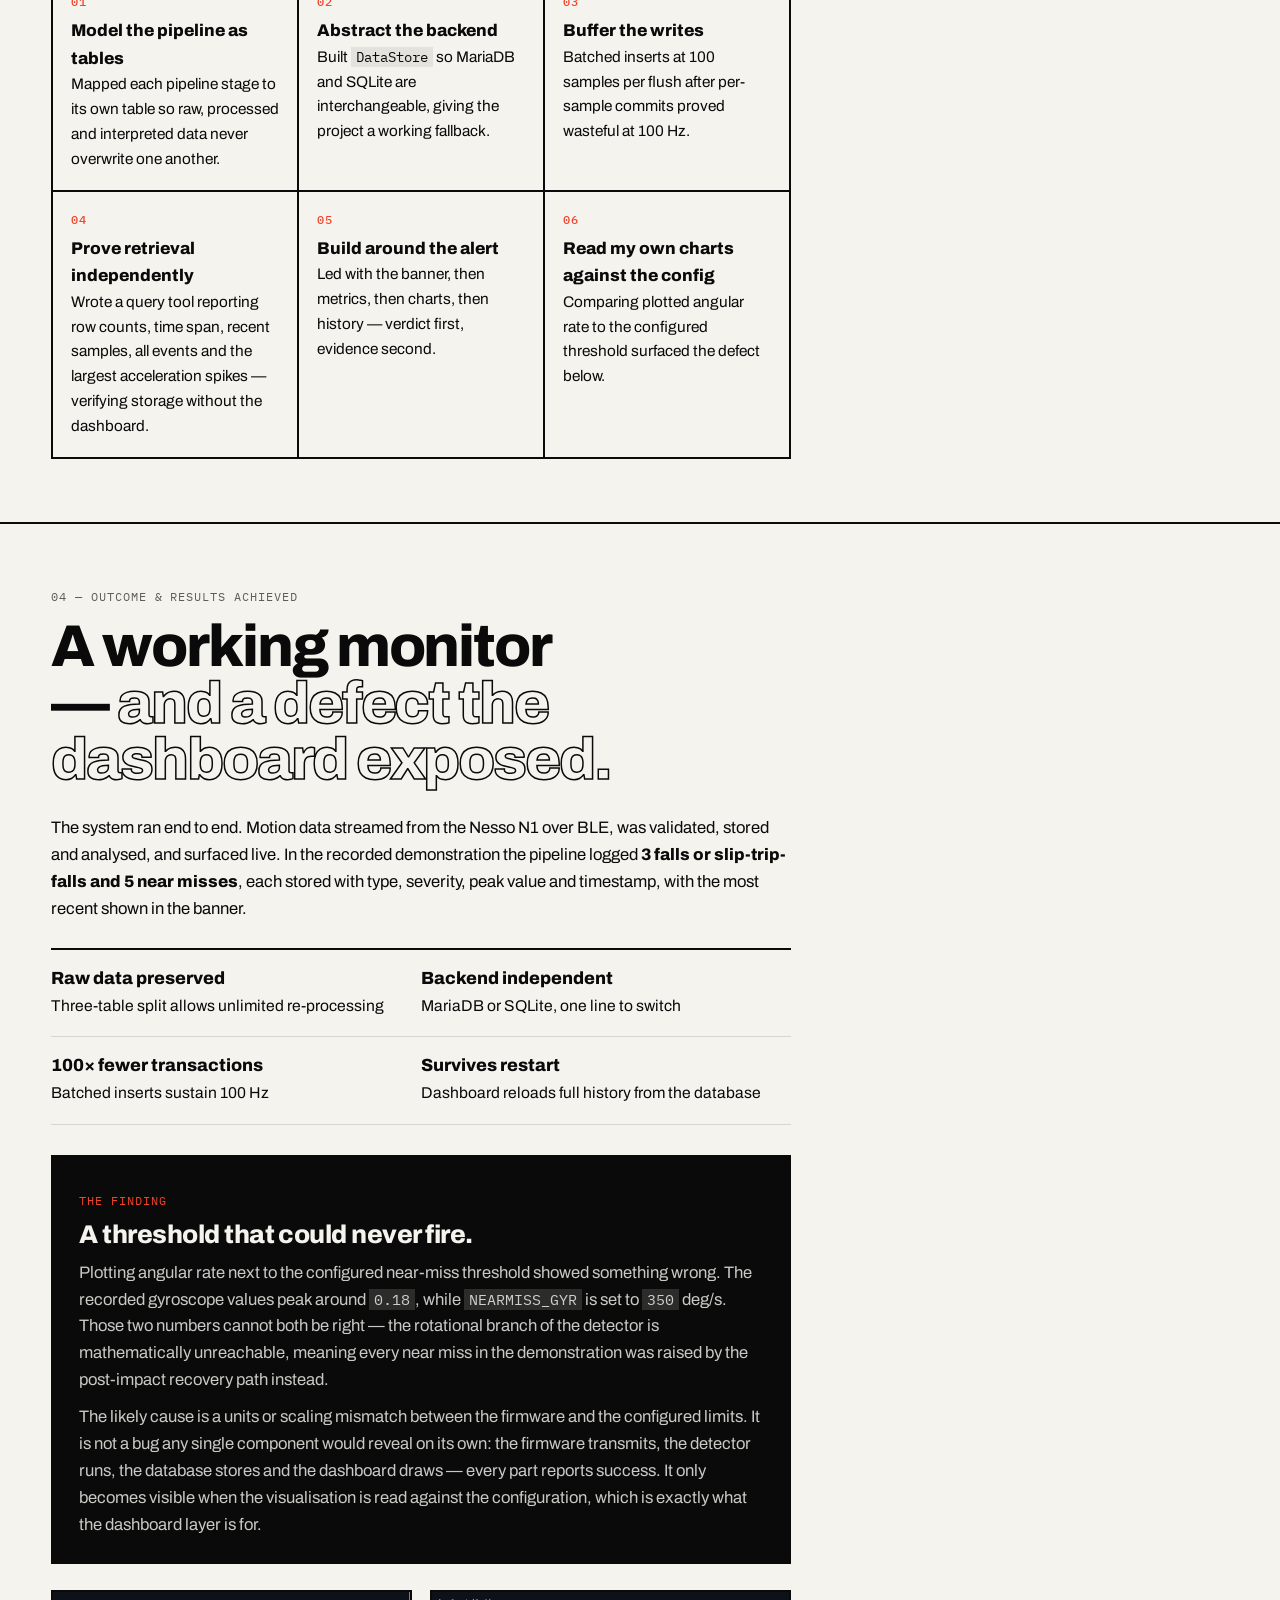
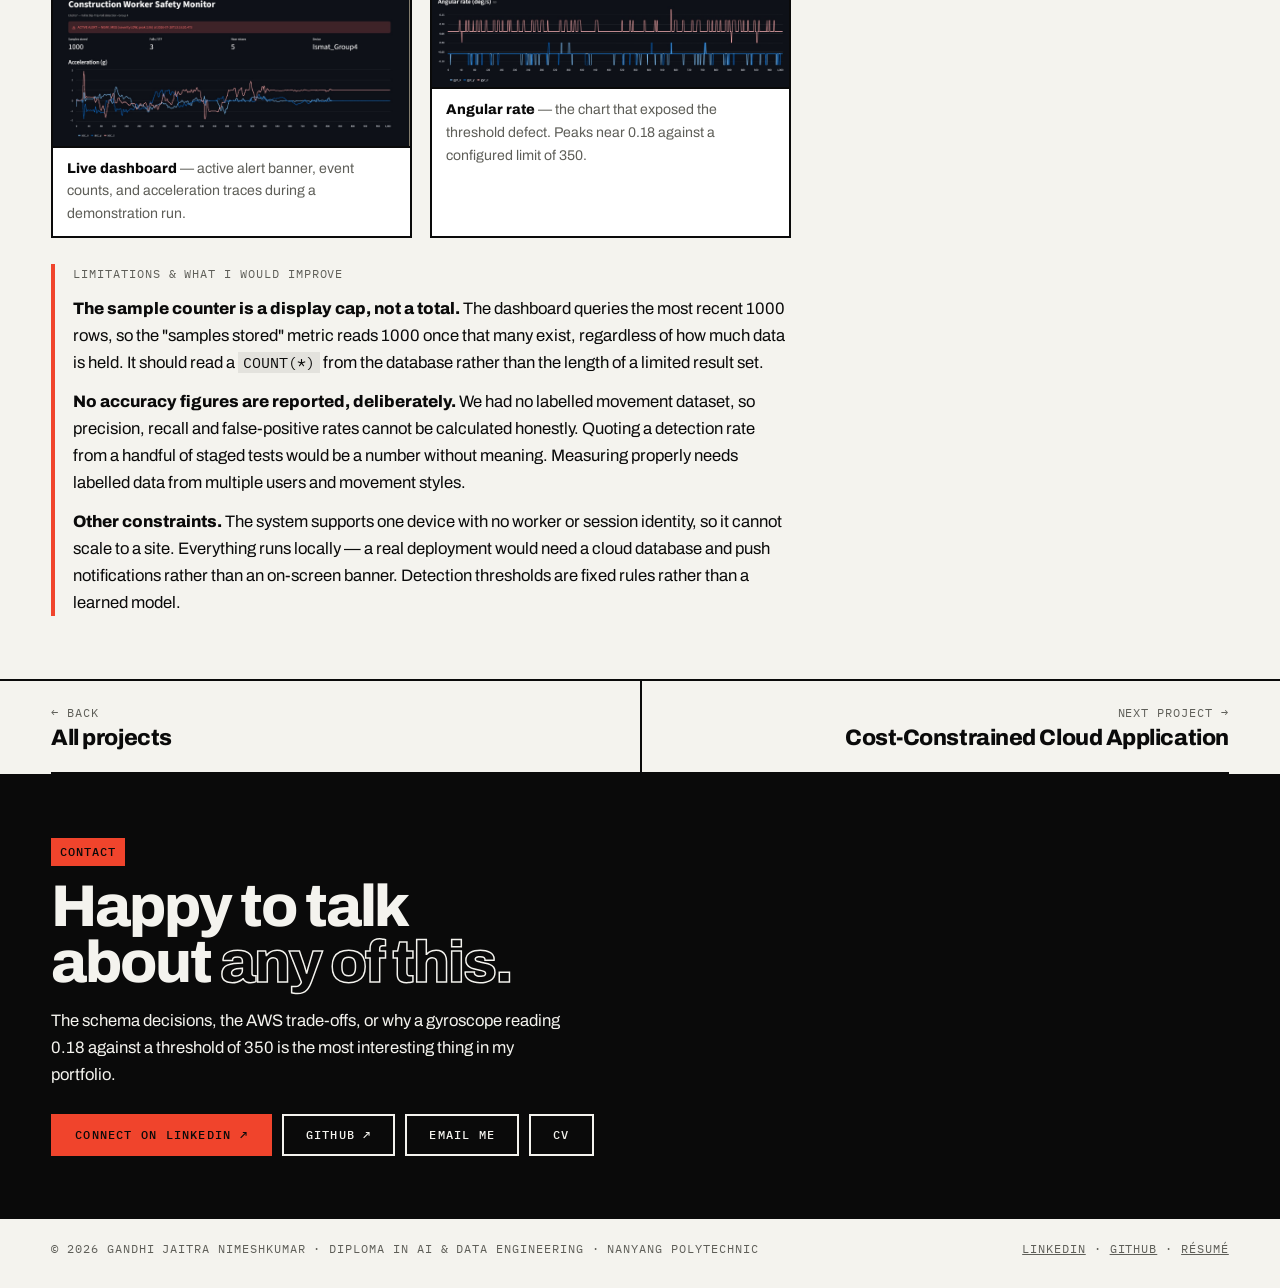
==== commit 952da445: "Rebuild as a scrolling essay around a draggable project network Home page: bold grotesque type on pa" ====
--- a/p1-safety-monitor.html
+++ b/p1-safety-monitor.html
@@ -126,7 +126,7 @@
       <a class="btn solid" href="https://www.linkedin.com/in/jaitra-gandhi-11a529430/" target="_blank" rel="noopener">Connect on LinkedIn ↗</a>
       <a class="btn ghost" href="https://github.com/noobmaster69zz" target="_blank" rel="noopener">GitHub ↗</a>
       <a class="btn ghost" href="mailto:jaitra.gandhi@gmail.com">Email me</a>
-      <a class="btn ghost" href="Gandhi_Jaitra_Nimeshkumar_Resume.pdf" target="_blank" rel="noopener">Résumé ↓</a>
+      <a class="btn ghost" href="cv.html" target="_blank" rel="noopener">CV</a>
     </div>
   </div>
 </section><footer>
@@ -135,7 +135,7 @@
     <span>
       <a href="https://www.linkedin.com/in/jaitra-gandhi-11a529430/" target="_blank" rel="noopener">LinkedIn</a> ·
       <a href="https://github.com/noobmaster69zz" target="_blank" rel="noopener">GitHub</a> ·
-      <a href="Gandhi_Jaitra_Nimeshkumar_Resume.pdf" target="_blank" rel="noopener">Résumé</a>
+      <a href="cv.html" target="_blank" rel="noopener">Résumé</a>
     </span>
   </div>
 </footer>
--- a/style.css
+++ b/style.css
@@ -1,269 +1,173 @@
-:root{
-  --ink:#170C0F;
-  --ink-2:#241318;
-  --oxblood:#6B1226;
-  --crimson:#B01B33;
-  --ember:#D9603F;
-  --paper:#F6F2F0;
-  --card:#FFFFFF;
-  --mute:#6E5A5F;
-  --line:#E4D9D7;
-  --line-dk:#3A2229;
-  --disp:'Fraunces',Georgia,serif;
-  --sans:'IBM Plex Sans',system-ui,sans-serif;
-  --mono:'IBM Plex Mono',ui-monospace,monospace;
+/* Case-study pages. Same system as the home page: paper, ink, one signal colour, drawn rules. */
+@import url("https://fonts.googleapis.com/css2?family=Archivo:wdth,wght@62..125,400..900&family=IBM+Plex+Mono:wght@400;500&display=swap");
+
+:root {
+  --paper: #F4F3EE;
+  --ink: #0A0A0A;
+  --soft: #5E5E58;
+  --signal: #F0442C;
+  --faint: rgba(10, 10, 10, 0.12);
+  --display: "Archivo", "Helvetica Neue", Arial, sans-serif;
+  --mono: "IBM Plex Mono", ui-monospace, Menlo, monospace;
+  --edge: clamp(18px, 4vw, 56px);
 }
-*{box-sizing:border-box}
-html{scroll-behavior:smooth;scroll-padding-top:72px}
-body{margin:0;background:var(--paper);color:var(--ink);font-family:var(--sans);font-size:17px;line-height:1.62;-webkit-font-smoothing:antialiased}
-img{max-width:100%;display:block}
-a{color:var(--oxblood)}
-.wrap{max-width:1120px;margin:0 auto;padding:0 24px}
-.eyebrow{font-family:var(--mono);font-size:11.5px;letter-spacing:.16em;text-transform:uppercase;margin:0}
-code{font-family:var(--mono);font-size:.88em;background:#F3EAE9;padding:1px 5px;border-radius:3px}
 
-/* ---------- setup banner ---------- */
-#setup{background:var(--crimson);color:#fff;font-family:var(--mono);font-size:13px;line-height:1.7}
-#setup .wrap{padding:14px 24px}
-#setup ol{margin:6px 0 0;padding-left:20px}
-#setup button{background:#fff;color:var(--crimson);border:0;border-radius:5px;padding:5px 12px;font:600 12px var(--mono);cursor:pointer;margin-top:8px}
+*, *::before, *::after { box-sizing: border-box; }
+html { scroll-behavior: smooth; }
+body { margin: 0; background: var(--paper); color: var(--ink); font: 400 1.04rem/1.62 var(--display); -webkit-font-smoothing: antialiased; }
+h1, h2, h3, p, figure { margin: 0; }
+a { color: inherit; }
+img { display: block; max-width: 100%; height: auto; }
+button { font: inherit; color: inherit; }
+:focus-visible { outline: 3px solid var(--signal); outline-offset: 2px; }
+.wrap { padding: 0 var(--edge); }
+code { font: 400 0.9em var(--mono); padding: 1px 5px; background: rgba(10, 10, 10, 0.07); }
 
-/* ---------- nav ---------- */
-nav{position:sticky;top:0;z-index:60;background:rgba(23,12,15,.95);backdrop-filter:blur(10px);border-bottom:1px solid var(--line-dk)}
-nav .wrap{display:flex;align-items:center;gap:26px;height:64px}
-.brand{font-family:var(--disp);font-weight:900;font-size:19px;color:#fff;text-decoration:none;margin-right:auto;letter-spacing:-.01em;display:flex;align-items:center;gap:10px}
-.brand .mk{width:28px;height:28px;border-radius:5px;background:var(--oxblood);color:#fff;display:grid;place-items:center;font-family:var(--mono);font-size:11px;font-weight:600;letter-spacing:0}
-.nl{font-family:var(--mono);font-size:12.5px;color:#C3A9AE;text-decoration:none;padding:5px 0;border-bottom:2px solid transparent}
-.nl:hover{color:#fff}
-.nl.on{color:#fff;border-bottom-color:var(--ember)}
-.navcta{font-family:var(--mono);font-size:12.5px;font-weight:600;color:#2A0A12;background:var(--ember);padding:7px 14px;border-radius:3px;text-decoration:none}
-.navcta:hover{background:#fff}
-.menu{display:flex;gap:24px;align-items:center}
-.burger{display:none;background:none;border:0;color:#fff;font-size:21px;cursor:pointer}
+/* Shared label style */
+.eyebrow, .rub-tag, .crumb, .k, .l, .pane-label, .demo-foot, footer, .navcta, .nl, .sn {
+  font-family: var(--mono);
+  font-size: 0.74rem;
+  letter-spacing: 0.08em;
+  text-transform: uppercase;
+}
 
-/* ---------- buttons ---------- */
-.btns{display:flex;flex-wrap:wrap;gap:10px;margin-top:28px}
-.btn{font-family:var(--mono);font-size:13.5px;font-weight:600;padding:12px 20px;border-radius:3px;text-decoration:none;border:1px solid transparent;display:inline-block}
-.btn.solid{background:var(--ember);color:#2A0A12}
-.btn.solid:hover{background:#fff}
-.btn.ghost{border-color:#5A3740;color:#D8C4C7}
-.btn.ghost:hover{border-color:var(--ember);color:#fff}
-.btn.dark{border-color:var(--line);color:var(--ink)}
-.btn.dark:hover{border-color:var(--crimson);color:var(--crimson)}
+/* ---------- Nav ---------- */
+nav { position: sticky; top: 0; z-index: 10; height: 58px; border-bottom: 2px solid var(--ink); background: var(--paper); }
+nav .wrap { display: flex; height: 100%; padding: 0; }
+.brand { display: flex; align-items: center; gap: 10px; padding: 0 var(--edge); background: var(--ink); color: var(--paper); font: 800 0.95rem/1 var(--display); font-stretch: 110%; letter-spacing: 0.04em; text-transform: uppercase; text-decoration: none; }
+.mk { display: none; }
+.menu { display: flex; margin-left: auto; }
+.menu a { display: flex; align-items: center; padding: 0 clamp(12px, 2vw, 26px); border-left: 2px solid var(--ink); text-decoration: none; font-weight: 500; }
+.menu a:hover { background: var(--ink); color: var(--paper); }
+.menu .navcta { background: var(--signal); color: var(--ink); }
+.burger { display: none; margin-left: auto; padding: 0 20px; border: 0; border-left: 2px solid var(--ink); background: none; font-size: 1.2rem; cursor: pointer; }
 
-/* ---------- hero (home) ---------- */
-header.hero{background:var(--ink);color:#EDE2E1;padding:82px 0 76px;position:relative;overflow:hidden}
-header.hero::before{content:"";position:absolute;inset:0;background:radial-gradient(720px 420px at 10% 6%,rgba(176,27,51,.30),transparent 62%);pointer-events:none}
-.hero .wrap{position:relative;z-index:1}
-.hero .eyebrow{color:var(--ember)}
-.hero-grid{display:grid;grid-template-columns:1fr 280px;gap:56px;align-items:center}
-h1{font-family:var(--disp);font-weight:900;font-size:clamp(2.6rem,6.6vw,4.9rem);line-height:.97;letter-spacing:-.03em;margin:18px 0 0;color:#fff;max-width:15ch}
-h1 i{font-style:italic;font-weight:500;color:var(--ember)}
-.lede{font-size:1.12rem;color:#C0A8AC;max-width:54ch;margin:22px 0 0}
-.portrait{border:1px solid var(--line-dk);border-radius:10px;overflow:hidden;background:#241419}
-.portrait img{width:100%;filter:saturate(.92) contrast(1.03)}
+/* ---------- Page header ---------- */
+.phero { padding: clamp(28px, 5vh, 56px) 0 clamp(28px, 5vh, 48px); border-bottom: 2px solid var(--ink); }
+.crumb { color: var(--soft); }
+.crumb a { text-underline-offset: 3px; }
+.eyebrow { display: inline-block; margin-top: 18px; padding: 4px 9px; background: var(--signal); color: var(--ink); font-weight: 500; }
+.phero h1 { margin-top: 16px; font: 900 clamp(2.6rem, 8.6vw, 8.4rem)/0.88 var(--display); font-stretch: 112%; letter-spacing: -0.045em; text-transform: uppercase; text-wrap: balance; }
+.lede { margin-top: 24px; max-width: 62ch; font-size: 1.14rem; font-weight: 500; }
+.meta { display: grid; grid-template-columns: repeat(auto-fit, minmax(190px, 1fr)); margin-top: 30px; border-top: 2px solid var(--ink); }
+.meta > div { padding: 14px 16px 0 0; }
+.k { color: var(--soft); }
+.meta .v { margin-top: 4px; font-weight: 700; }
 
-/* ---------- sections ---------- */
-section{padding:84px 0;border-top:1px solid var(--line)}
-.sec-head{max-width:60ch}
-.sec-head .eyebrow{color:var(--oxblood)}
-h2{font-family:var(--disp);font-weight:900;font-size:clamp(1.95rem,4.2vw,3rem);line-height:1.05;letter-spacing:-.025em;margin:14px 0 0}
-h2 i{font-style:italic;font-weight:500;color:var(--crimson)}
-.sec-head p{color:var(--mute);margin:16px 0 0}
+/* ---------- Sections ---------- */
+.rub { padding: clamp(40px, 7vh, 84px) 0; border-bottom: 2px solid var(--ink); }
+.rub-tag { color: var(--soft); }
+.rub h2, .contact h2 { margin-top: 12px; max-width: 20ch; font: 800 clamp(1.9rem, 4.6vw, 4rem)/0.96 var(--display); letter-spacing: -0.035em; text-wrap: balance; }
+/* The old pages italicise half of each heading; here that half is drawn in outline instead. */
+.rub h2 i, .contact h2 i { font-style: normal; color: transparent; -webkit-text-stroke: 1.5px var(--ink); }
+.cont { margin-top: 26px; max-width: 74ch; }
+.cont > p { margin-top: 14px; }
+.cont strong { font-weight: 800; }
 
-/* ---------- project cards (home) ---------- */
-.cards{display:grid;gap:18px;margin-top:40px}
-.pcard{display:grid;grid-template-columns:1fr 300px;gap:0;background:var(--card);border:1px solid var(--line);border-radius:12px;overflow:hidden;text-decoration:none;color:var(--ink);transition:border-color .18s,transform .18s,box-shadow .18s}
-.pcard:hover{border-color:var(--crimson);transform:translateY(-3px);box-shadow:0 10px 30px rgba(107,18,38,.10)}
-.pcard-body{padding:30px 32px}
-.pcard .p-num{font-family:var(--mono);font-size:11px;letter-spacing:.15em;text-transform:uppercase;color:var(--crimson)}
-.pcard h3{font-family:var(--disp);font-weight:900;font-size:1.7rem;letter-spacing:-.022em;margin:10px 0 8px;line-height:1.08}
-.pcard p{color:var(--mute);margin:0;font-size:.96rem;max-width:56ch}
-.pcard .go{font-family:var(--mono);font-size:12.5px;color:var(--oxblood);margin-top:18px;font-weight:600}
-.pcard-img{background:#F0E8E7;border-left:1px solid var(--line);overflow:hidden}
-.pcard-img img{width:100%;height:100%;object-fit:cover}
-.stack{display:flex;flex-wrap:wrap;gap:6px;margin-top:16px}
-.stack span{font-family:var(--mono);font-size:11px;background:#F5EDEC;border:1px solid var(--line);color:#6B4A50;padding:4px 9px;border-radius:3px}
+.facts { display: grid; grid-template-columns: repeat(auto-fit, minmax(170px, 1fr)); border-left: 2px solid var(--ink); }
+.fact { padding: 6px 20px 6px 18px; border-right: 2px solid var(--ink); }
+.fact .v { font: 900 clamp(2.4rem, 5vw, 4.2rem)/1 var(--display); letter-spacing: -0.04em; }
+.fact .l { margin-top: 6px; color: var(--soft); }
 
-/* ---------- skills ---------- */
-.caps{display:grid;grid-template-columns:repeat(3,1fr);gap:14px;margin-top:36px}
-.cap{background:var(--card);border:1px solid var(--line);border-top:3px solid var(--oxblood);border-radius:8px;padding:20px}
-.cap h4{font-family:var(--disp);font-weight:700;font-size:1.05rem;margin:0 0 8px}
-.cap p{font-size:.89rem;color:var(--mute);margin:0}
-.cap .lst{font-family:var(--mono);font-size:.8rem;color:#6B4A50;margin-top:10px;line-height:1.9}
+/* Stepped process */
+.steps { display: grid; grid-template-columns: repeat(auto-fit, minmax(240px, 1fr)); margin-top: 26px; border-top: 2px solid var(--ink); border-left: 2px solid var(--ink); }
+.step { padding: 18px; border-right: 2px solid var(--ink); border-bottom: 2px solid var(--ink); }
+.sn { color: var(--signal); font-weight: 500; }
+.sb { margin-top: 6px; font-size: 0.96rem; }
+.sb b, .sb strong { display: block; font-weight: 800; font-size: 1.06rem; }
 
-/* ---------- about ---------- */
-.about-grid{display:grid;grid-template-columns:1.55fr 1fr;gap:52px;align-items:start}
-.linkcard{background:var(--card);border:1px solid var(--line);border-top:4px solid var(--oxblood);border-radius:10px;padding:24px}
-.linkcard h3{font-family:var(--disp);font-weight:700;font-size:1.16rem;margin:0 0 3px}
-.linkcard>p{font-size:.9rem;color:var(--mute);margin:0 0 18px}
-.linkrow{display:flex;align-items:center;gap:12px;padding:12px 14px;border:1px solid var(--line);border-radius:7px;text-decoration:none;color:var(--ink);margin-bottom:9px;font-weight:500;font-size:.95rem;transition:border-color .15s,transform .15s}
-.linkrow:hover{border-color:var(--crimson);transform:translateX(3px)}
-.linkrow .ic{width:32px;height:32px;border-radius:6px;background:var(--ink);color:var(--ember);display:grid;place-items:center;font-family:var(--mono);font-size:12px;font-weight:600;flex:none}
-.linkrow small{display:block;font-weight:400;color:var(--mute);font-size:.78rem;font-family:var(--mono)}
+/* Outcomes, findings, limits */
+.wins { display: grid; grid-template-columns: repeat(auto-fit, minmax(260px, 1fr)); gap: 0; margin-top: 26px; border-top: 2px solid var(--ink); }
+.win { padding: 18px 18px 18px 0; border-bottom: 1px solid var(--faint); font-size: 0.98rem; }
+.win b, .win strong, .win h3 { display: block; font: 800 1.1rem/1.2 var(--display); margin-bottom: 4px; }
+.finding { margin-top: 30px; padding: 26px 28px; background: var(--ink); color: var(--paper); }
+.finding .rub-tag { color: var(--signal); }
+.finding h3 { margin: 12px 0 10px; font: 800 1.6rem/1.05 var(--display); letter-spacing: -0.02em; }
+.finding p { margin-top: 10px; max-width: 74ch; color: rgba(244, 243, 238, 0.82); }
+.finding code { background: rgba(244, 243, 238, 0.14); }
+.limits { margin-top: 26px; max-width: 74ch; padding-left: 18px; border-left: 4px solid var(--signal); }
+.limits p { margin-top: 12px; }
 
-/* ---------- more work ---------- */
-.more{display:grid;grid-template-columns:1fr 1fr;gap:16px;margin-top:34px}
-.mw{background:var(--card);border:1px solid var(--line);border-radius:10px;padding:24px}
-.mw .p-num{font-family:var(--mono);font-size:11px;letter-spacing:.14em;text-transform:uppercase;color:var(--crimson)}
-.mw h4{font-family:var(--disp);font-weight:700;font-size:1.2rem;margin:9px 0 8px}
-.mw p{font-size:.93rem;color:#4A3236;margin:0 0 10px}
+/* Figures */
+.figs { display: grid; grid-template-columns: repeat(auto-fit, minmax(300px, 1fr)); gap: 18px; margin-top: 26px; }
+figure { border: 2px solid var(--ink); background: #fff; }
+figure img { width: 100%; cursor: zoom-in; }
+figcaption { padding: 10px 14px; border-top: 2px solid var(--ink); font-size: 0.88rem; color: var(--soft); }
+figcaption b { color: var(--ink); font-weight: 800; }
+#lb { position: fixed; inset: 0; z-index: 100; display: none; place-items: center; padding: 28px; background: rgba(10, 10, 10, 0.94); cursor: zoom-out; }
+#lb.on { display: grid; }
+#lb img { max-width: 96vw; max-height: 92vh; }
 
-/* ================= PROJECT PAGE ================= */
-.phero{background:var(--ink);color:#EDE2E1;padding:56px 0 0;position:relative;overflow:hidden}
-.phero::before{content:"";position:absolute;inset:0;background:radial-gradient(680px 380px at 8% 0%,rgba(176,27,51,.28),transparent 62%);pointer-events:none}
-.phero .wrap{position:relative;z-index:1}
-.crumb{font-family:var(--mono);font-size:12px;color:#9A7A81}
-.crumb a{color:#C3A9AE;text-decoration:none}
-.crumb a:hover{color:#fff}
-.phero .eyebrow{color:var(--ember);margin-top:26px}
-.phero h1{font-size:clamp(2.2rem,5.2vw,3.7rem);max-width:19ch}
-.phero .lede{max-width:60ch}
-.meta{display:grid;grid-template-columns:repeat(4,1fr);border-top:1px solid var(--line-dk);margin-top:44px}
-.meta div{padding:20px 0 24px;border-right:1px solid var(--line-dk);padding-right:18px}
-.meta div:last-child{border-right:0}
-.meta .k{font-family:var(--mono);font-size:10.5px;letter-spacing:.12em;text-transform:uppercase;color:#9A7A81}
-.meta .v{font-family:var(--disp);font-weight:700;font-size:1.12rem;color:#fff;margin-top:7px;line-height:1.2}
+/* Schema explorer (project 1) */
+.sig { margin-top: 22px; border: 2px solid var(--ink); }
+.sig-top { padding: 12px 16px; border-bottom: 2px solid var(--ink); font: 400 0.8rem var(--mono); }
+.sig-body { display: grid; grid-template-columns: repeat(3, 1fr); }
+.tbl { padding: 14px 16px; border: 0; border-right: 2px solid var(--ink); background: none; text-align: left; cursor: pointer; }
+.tbl:last-child { border-right: 0; }
+.tbl:hover { background: rgba(240, 68, 44, 0.12); }
+.tbl[aria-selected="true"] { background: var(--ink); color: var(--paper); }
+.tbl[aria-selected="true"] .k { color: var(--signal); }
+.tbl .t { margin-top: 4px; font: 500 1rem var(--mono); }
+.tbl .s { margin-top: 4px; font-size: 0.86rem; opacity: 0.8; }
+.sig-detail { min-height: 110px; padding: 18px; border-top: 2px solid var(--ink); }
+.sig-detail .cols { font: 400 0.82rem/1.9 var(--mono); }
+.sig-detail p { margin-top: 10px; font-size: 0.95rem; max-width: 74ch; }
 
-/* rubric block */
-.rub{padding:76px 0;border-top:1px solid var(--line)}
-.rub-tag{font-family:var(--mono);font-size:11px;letter-spacing:.15em;text-transform:uppercase;color:var(--crimson);display:flex;align-items:center;gap:10px;margin:0}
-.rub-tag::before{content:"";width:26px;height:2px;background:var(--crimson);flex:none}
-.rub h2{max-width:22ch}
-.rub .cont{max-width:76ch;margin-top:22px}
-.rub .cont p{margin:0 0 15px}
-.rub .cont p:last-child{margin-bottom:0}
+/* Expandable architecture nodes (project 2) */
+.grid-btns { display: grid; grid-template-columns: repeat(auto-fit, minmax(210px, 1fr)); margin-top: 22px; border-top: 2px solid var(--ink); border-left: 2px solid var(--ink); }
+.node { padding: 14px 16px; border: 0; border-right: 2px solid var(--ink); border-bottom: 2px solid var(--ink); background: none; text-align: left; cursor: pointer; }
+.node:hover { background: rgba(240, 68, 44, 0.12); }
+.node[aria-expanded="true"] { background: var(--ink); color: var(--paper); }
+.node .t { font: 500 0.7rem var(--mono); letter-spacing: 0.08em; color: var(--signal); }
+.node .n { margin-top: 4px; font-weight: 800; }
+.node .d { display: none; margin-top: 8px; font-size: 0.88rem; line-height: 1.5; }
+.node[aria-expanded="true"] .d { display: block; }
 
-/* facts strip */
-.facts{display:grid;grid-template-columns:repeat(4,1fr);border:1px solid var(--line);border-radius:10px;overflow:hidden;background:var(--card);margin-top:34px}
-.fact{padding:20px 22px;border-right:1px solid var(--line)}
-.fact:last-child{border-right:0}
-.fact .v{font-family:var(--disp);font-weight:900;font-size:1.8rem;line-height:1;letter-spacing:-.02em;color:var(--oxblood)}
-.fact .l{font-family:var(--mono);font-size:10.5px;color:var(--mute);text-transform:uppercase;letter-spacing:.08em;margin-top:7px}
+/* Live churn demo (project 3) */
+.demo { margin-top: 24px; border: 2px solid var(--ink); }
+.demo-grid { display: grid; grid-template-columns: 1fr 1fr; }
+.demo-pane { padding: 20px; }
+.demo-pane + .demo-pane { border-left: 2px solid var(--ink); }
+.pane-label { margin-bottom: 10px; color: var(--soft); }
+.demo textarea { width: 100%; min-height: 110px; padding: 12px; border: 2px solid var(--ink); background: #fff; color: var(--ink); font: 400 0.96rem/1.5 var(--display); resize: vertical; }
+.samples { display: flex; flex-wrap: wrap; gap: 6px; margin-top: 10px; }
+.samples button { padding: 5px 10px; border: 1px solid var(--ink); background: none; font: 400 0.72rem var(--mono); cursor: pointer; }
+.samples button:hover { background: var(--ink); color: var(--paper); }
+.verdict { display: inline-block; margin-bottom: 12px; padding: 6px 12px; font: 500 0.78rem var(--mono); letter-spacing: 0.06em; text-transform: uppercase; border: 2px solid var(--ink); }
+.verdict.risk { background: var(--signal); }
+.verdict.safe { background: var(--paper); }
+.demo mark { background: var(--signal); color: var(--ink); padding: 0 2px; }
+.trig { display: flex; flex-wrap: wrap; gap: 5px; margin-top: 12px; }
+.trig span { padding: 3px 8px; border: 1px solid var(--ink); font: 400 0.72rem var(--mono); }
+.demo-foot { padding: 10px 16px; border-top: 2px solid var(--ink); color: var(--soft); }
 
-/* steps */
-.steps{display:grid;gap:1px;margin-top:26px;border:1px solid var(--line);border-radius:8px;overflow:hidden;background:var(--line)}
-.step{display:grid;grid-template-columns:54px 1fr;background:#fff}
-.step .sn{background:var(--ink);color:var(--ember);font-family:var(--mono);font-size:12.5px;display:grid;place-items:center}
-.step .sb{padding:15px 20px}
-.step .sb strong{font-family:var(--mono);font-size:.86rem;color:var(--oxblood);display:block;margin-bottom:3px}
-.step .sb span{font-size:.93rem;color:#453035}
+/* Previous and next */
+.pn { display: grid; grid-template-columns: 1fr 1fr; border-bottom: 2px solid var(--ink); }
+.pn a { padding: 22px 0; text-decoration: none; }
+.pn a + a { padding-left: 22px; border-left: 2px solid var(--ink); text-align: right; }
+.pn a:hover .t { color: var(--signal); }
+.pn .t { margin-top: 4px; font: 800 1.4rem/1.1 var(--display); letter-spacing: -0.02em; }
 
-/* wins / limits / finding */
-.wins{display:grid;grid-template-columns:repeat(auto-fit,minmax(200px,1fr));gap:12px;margin-top:26px}
-.win{border:1px solid var(--line);border-left:3px solid var(--oxblood);border-radius:6px;padding:14px 16px;background:var(--card)}
-.win strong{display:block;font-family:var(--mono);font-size:.85rem;color:var(--oxblood)}
-.win span{font-size:.88rem;color:var(--mute)}
-.limits{background:#FBF4F2;border:1px solid #EBD5D0;border-left:3px solid var(--ember);border-radius:8px;padding:22px 26px;margin-top:30px}
-.limits .rub-tag{color:#A6432A}
-.limits .rub-tag::before{background:#A6432A}
-.limits p{margin:12px 0 0;font-size:.95rem;color:#4A3236;max-width:76ch}
-.finding{background:var(--ink);color:#E7D8DA;border-radius:10px;padding:30px 32px;margin-top:30px}
-.finding .rub-tag{color:var(--ember)}
-.finding .rub-tag::before{background:var(--ember)}
-.finding h3{font-family:var(--disp);font-weight:900;font-size:1.5rem;margin:14px 0 10px;color:#fff;letter-spacing:-.02em}
-.finding p{margin:0 0 12px;font-size:.98rem;color:#BCA3A7;max-width:78ch}
-.finding p:last-child{margin-bottom:0}
-.finding code{background:#33161F;color:#F0B9A8}
+/* Contact and footer */
+.contact { padding: clamp(40px, 7vh, 84px) 0; background: var(--ink); color: var(--paper); }
+.contact .eyebrow { margin-top: 0; }
+.contact h2 i { -webkit-text-stroke-color: var(--paper); }
+.btns { display: flex; flex-wrap: wrap; gap: 10px; margin-top: 26px; }
+.btn { display: inline-block; padding: 13px 22px; border: 2px solid var(--paper); font: 500 0.76rem/1 var(--mono); letter-spacing: 0.1em; text-transform: uppercase; text-decoration: none; }
+.btn.solid { background: var(--signal); border-color: var(--signal); color: var(--ink); }
+.btn:hover { background: var(--paper); color: var(--ink); border-color: var(--paper); }
+footer { padding: 20px 0 30px; color: var(--soft); }
+footer .wrap { display: flex; flex-wrap: wrap; justify-content: space-between; gap: 10px 24px; }
 
-/* figures */
-.figs{display:grid;grid-template-columns:repeat(auto-fit,minmax(300px,1fr));gap:16px;margin-top:26px}
-figure{margin:0;border:1px solid var(--line);border-radius:8px;overflow:hidden;background:#fff}
-figure img{width:100%;height:auto;cursor:zoom-in}
-figcaption{padding:12px 15px;border-top:1px solid var(--line);font-size:.85rem;color:var(--mute)}
-figcaption b{color:var(--ink);font-weight:600}
+@media (max-width: 820px) {
+  .burger { display: block; }
+  .menu { display: none; position: absolute; top: 58px; left: 0; right: 0; flex-direction: column; background: var(--paper); border-bottom: 2px solid var(--ink); }
+  .menu.open { display: flex; }
+  .menu a { padding: 14px var(--edge); border-left: 0; border-top: 1px solid var(--faint); }
+  .sig-body, .demo-grid, .pn { grid-template-columns: 1fr; }
+  .tbl { border-right: 0; border-bottom: 2px solid var(--ink); }
+  .demo-pane + .demo-pane { border-left: 0; border-top: 2px solid var(--ink); }
+  .pn a + a { padding-left: 0; border-left: 0; border-top: 2px solid var(--ink); text-align: left; }
+}
 
-/* expandable nodes */
-.grid-btns{display:grid;grid-template-columns:repeat(auto-fit,minmax(160px,1fr));gap:10px;margin-top:22px}
-.node{background:var(--card);border:1px solid var(--line);border-radius:7px;padding:15px;cursor:pointer;text-align:left;font:inherit;transition:border-color .15s,transform .15s}
-.node:hover{border-color:var(--crimson);transform:translateY(-2px)}
-.node[aria-expanded="true"]{border-color:var(--crimson);background:#FCF4F3}
-.node .t{font-family:var(--mono);font-size:10.5px;color:var(--crimson);letter-spacing:.08em}
-.node .n{font-family:var(--disp);font-weight:700;font-size:1rem;margin-top:5px}
-.node .d{font-size:.85rem;color:var(--mute);margin-top:8px;display:none;line-height:1.55}
-.node[aria-expanded="true"] .d{display:block}
-
-/* schema explorer */
-.sig{margin-top:24px;border:1px solid var(--line-dk);border-radius:10px;background:var(--ink);overflow:hidden}
-.sig-top{padding:12px 18px;border-bottom:1px solid var(--line-dk);font-family:var(--mono);font-size:11.5px;color:#9A7A81}
-.sig-top b{color:var(--ember);font-weight:600}
-.sig-body{display:grid;grid-template-columns:1fr 1fr 1fr;gap:1px;background:var(--line-dk)}
-.tbl{background:#1D0F14;border:0;padding:20px;text-align:left;cursor:pointer;font:inherit;color:inherit}
-.tbl:hover{background:#291419}
-.tbl[aria-selected="true"]{background:#33161F}
-.tbl .k{font-family:var(--mono);font-size:10.5px;letter-spacing:.13em;color:var(--ember)}
-.tbl .t{font-family:var(--mono);font-size:15px;color:#fff;margin-top:6px}
-.tbl .s{font-size:.85rem;color:#A78D93;margin-top:6px}
-.sig-detail{padding:22px;border-top:1px solid var(--line-dk);background:#140A0E;min-height:110px}
-.sig-detail .cols{font-family:var(--mono);font-size:12px;color:#D3A9B2;line-height:2}
-.sig-detail p{margin:10px 0 0;font-size:.93rem;color:#B49BA0;max-width:78ch}
-
-/* churn demo */
-.demo{margin-top:24px;border:1px solid var(--line-dk);border-radius:10px;background:var(--ink);overflow:hidden}
-.demo-grid{display:grid;grid-template-columns:1fr 1fr}
-.demo-pane{padding:22px}
-.demo-pane+.demo-pane{border-left:1px solid var(--line-dk)}
-.pane-label{font-family:var(--mono);font-size:10.5px;letter-spacing:.13em;text-transform:uppercase;color:#9A7A81;margin:0 0 11px}
-#review{width:100%;min-height:120px;resize:vertical;background:#120A0D;border:1px solid var(--line-dk);border-radius:6px;color:#E4D3D5;font-family:var(--sans);font-size:15px;line-height:1.55;padding:12px}
-#review:focus{outline:2px solid var(--ember);outline-offset:1px}
-.samples{display:flex;flex-wrap:wrap;gap:6px;margin-top:11px}
-.samples button{font-family:var(--mono);font-size:11px;background:transparent;border:1px solid var(--line-dk);color:#A78D93;padding:5px 10px;border-radius:99px;cursor:pointer}
-.samples button:hover{border-color:var(--ember);color:#fff}
-#readout{font-size:15px;line-height:1.7;color:#B49BA0;min-height:120px}
-#readout mark{background:rgba(217,96,63,.26);color:#FFC7B2;border-bottom:2px solid var(--ember);border-radius:2px;padding:1px 2px}
-.verdict{display:inline-block;font-family:var(--mono);font-size:12.5px;font-weight:600;padding:7px 14px;border-radius:99px;margin-bottom:12px}
-.verdict.risk{background:rgba(176,27,51,.22);color:#FFA98F;border:1px solid rgba(217,96,63,.45)}
-.verdict.safe{background:rgba(90,130,110,.18);color:#9FD8B8;border:1px solid rgba(120,180,150,.35)}
-.trig{display:flex;flex-wrap:wrap;gap:5px;margin-top:12px}
-.trig span{font-family:var(--mono);font-size:11px;background:rgba(176,27,51,.2);border:1px solid rgba(217,96,63,.35);color:#FFB49B;padding:3px 8px;border-radius:99px}
-.demo-foot{padding:12px 18px;border-top:1px solid var(--line-dk);font-family:var(--mono);font-size:11px;color:#8A6C73}
-
-/* prev / next */
-.pn{display:grid;grid-template-columns:1fr 1fr;gap:16px;padding:56px 0 0;border-top:1px solid var(--line)}
-.pn a{background:var(--card);border:1px solid var(--line);border-radius:10px;padding:22px 26px;text-decoration:none;color:var(--ink);transition:border-color .15s,transform .15s}
-.pn a:hover{border-color:var(--crimson);transform:translateY(-2px)}
-.pn .k{font-family:var(--mono);font-size:11px;letter-spacing:.13em;text-transform:uppercase;color:var(--mute)}
-.pn .t{font-family:var(--disp);font-weight:700;font-size:1.15rem;margin-top:6px}
-.pn a.next{text-align:right}
-
-/* contact + footer */
-.contact{background:var(--ink);color:#D9C7CA;border:0}
-.contact h2{color:#fff}
-.contact h2 i{color:var(--ember)}
-.contact .eyebrow{color:var(--ember)}
-.contact p{color:#B49BA0}
-footer{background:var(--ink);color:#8A6C73;font-family:var(--mono);font-size:12px;padding:24px 0;border-top:1px solid var(--line-dk)}
-footer .wrap{display:flex;flex-wrap:wrap;gap:14px;justify-content:space-between;align-items:center}
-footer a{color:#C3A9AE;text-decoration:none}
-footer a:hover{color:#fff}
-
-/* lightbox */
-#lb{position:fixed;inset:0;background:rgba(20,10,12,.94);display:none;place-items:center;z-index:100;padding:28px;cursor:zoom-out}
-#lb.on{display:grid}
-#lb img{max-width:96vw;max-height:92vh;border-radius:6px}
-
-.rv{opacity:0;transform:translateY(16px);transition:opacity .6s,transform .6s}
-.rv.in{opacity:1;transform:none}
-
-@media (max-width:900px){
-  .hero-grid,.about-grid,.caps,.more,.sig-body,.demo-grid,.pn{grid-template-columns:1fr}
-  .pcard{grid-template-columns:1fr}
-  .pcard-img{border-left:0;border-top:1px solid var(--line);height:190px}
-  .portrait{max-width:230px;margin-top:26px}
-  .meta,.facts{grid-template-columns:1fr 1fr}
-  .meta div:nth-child(2){border-right:0}
-  .fact:nth-child(2){border-right:0}
-  .fact:nth-child(1),.fact:nth-child(2){border-bottom:1px solid var(--line)}
-  .demo-pane+.demo-pane{border-left:0;border-top:1px solid var(--line-dk)}
-  .menu{display:none;position:absolute;top:64px;left:0;right:0;background:var(--ink);flex-direction:column;align-items:flex-start;gap:0;padding:6px 24px 16px;border-bottom:1px solid var(--line-dk)}
-  .menu.open{display:flex}
-  .menu a{padding:11px 0;width:100%}
-  .burger{display:block}
-  section,.rub{padding:56px 0}
-  .pn a.next{text-align:left}
-}
-@media (prefers-reduced-motion:reduce){
-  *{animation:none!important;transition:none!important}
-  html{scroll-behavior:auto}
-  .rv{opacity:1;transform:none}
-}
+@media (prefers-reduced-motion: reduce) { html { scroll-behavior: auto; } }
